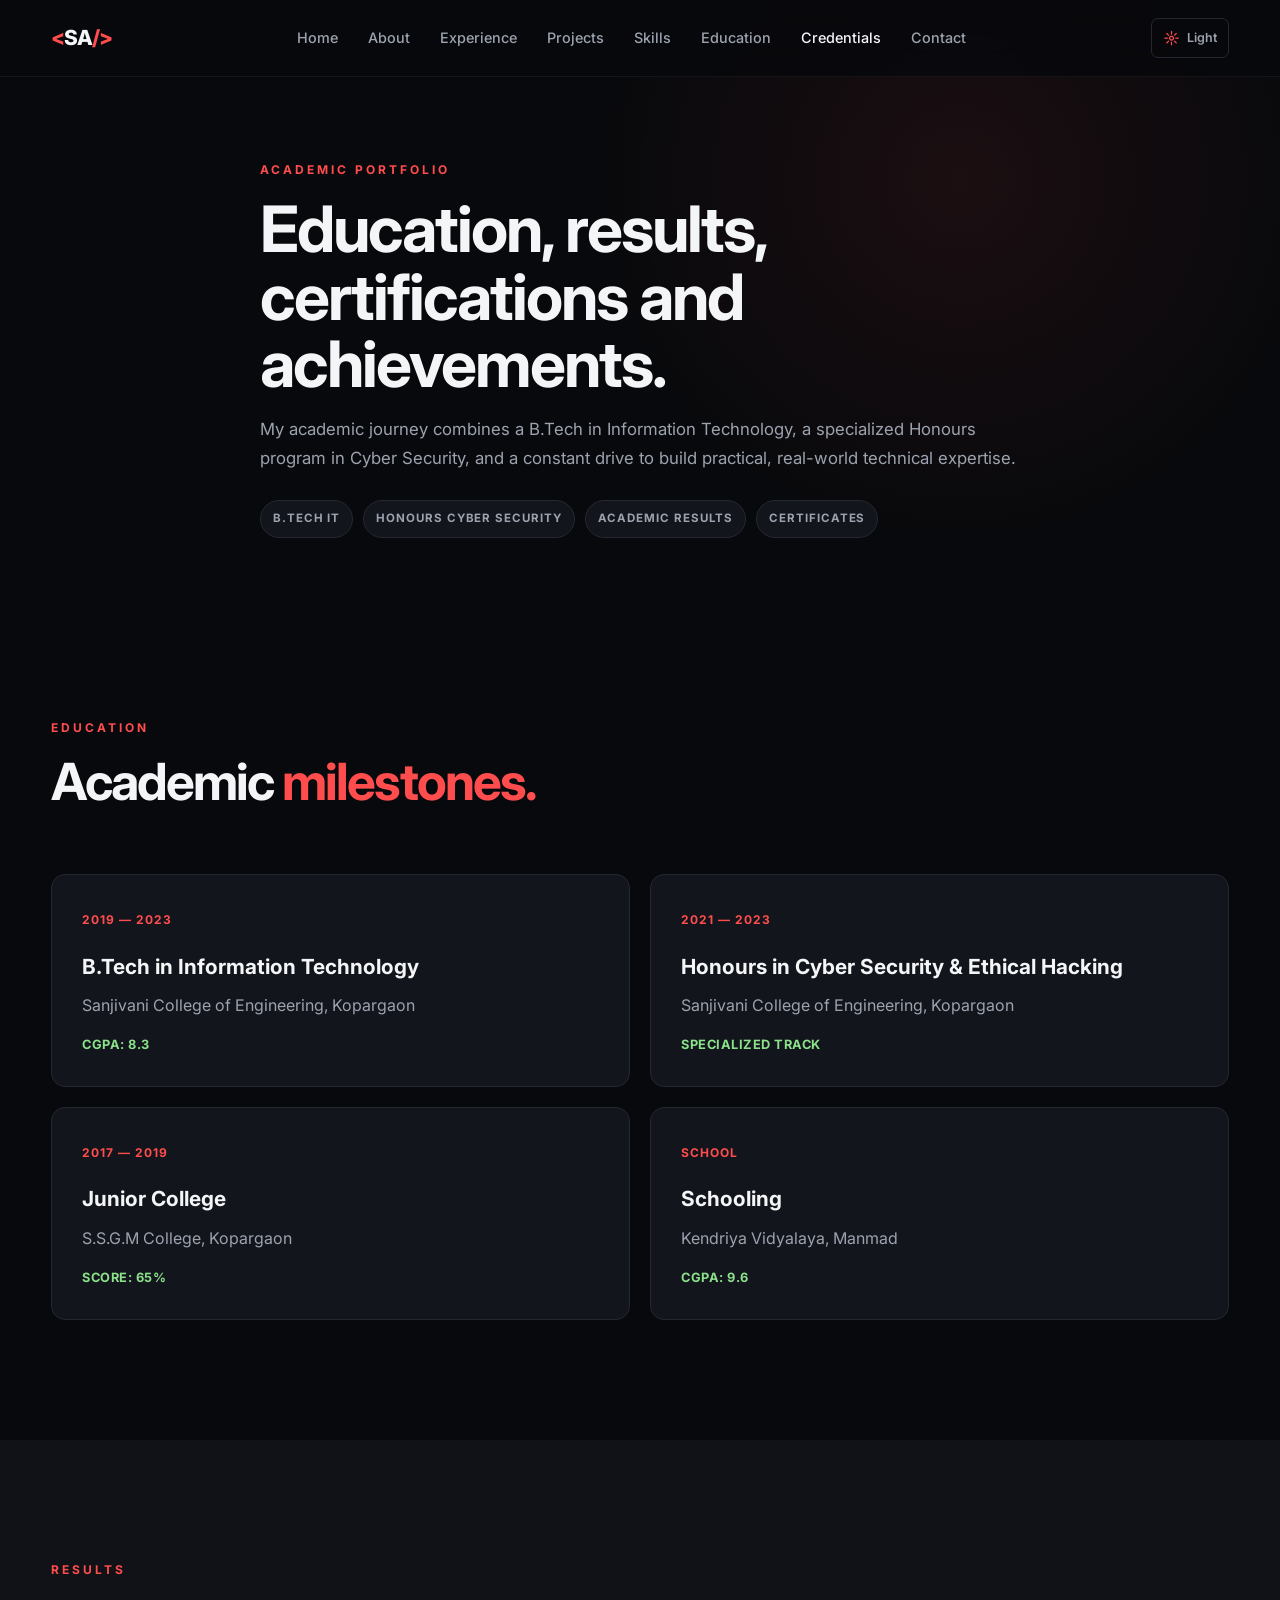
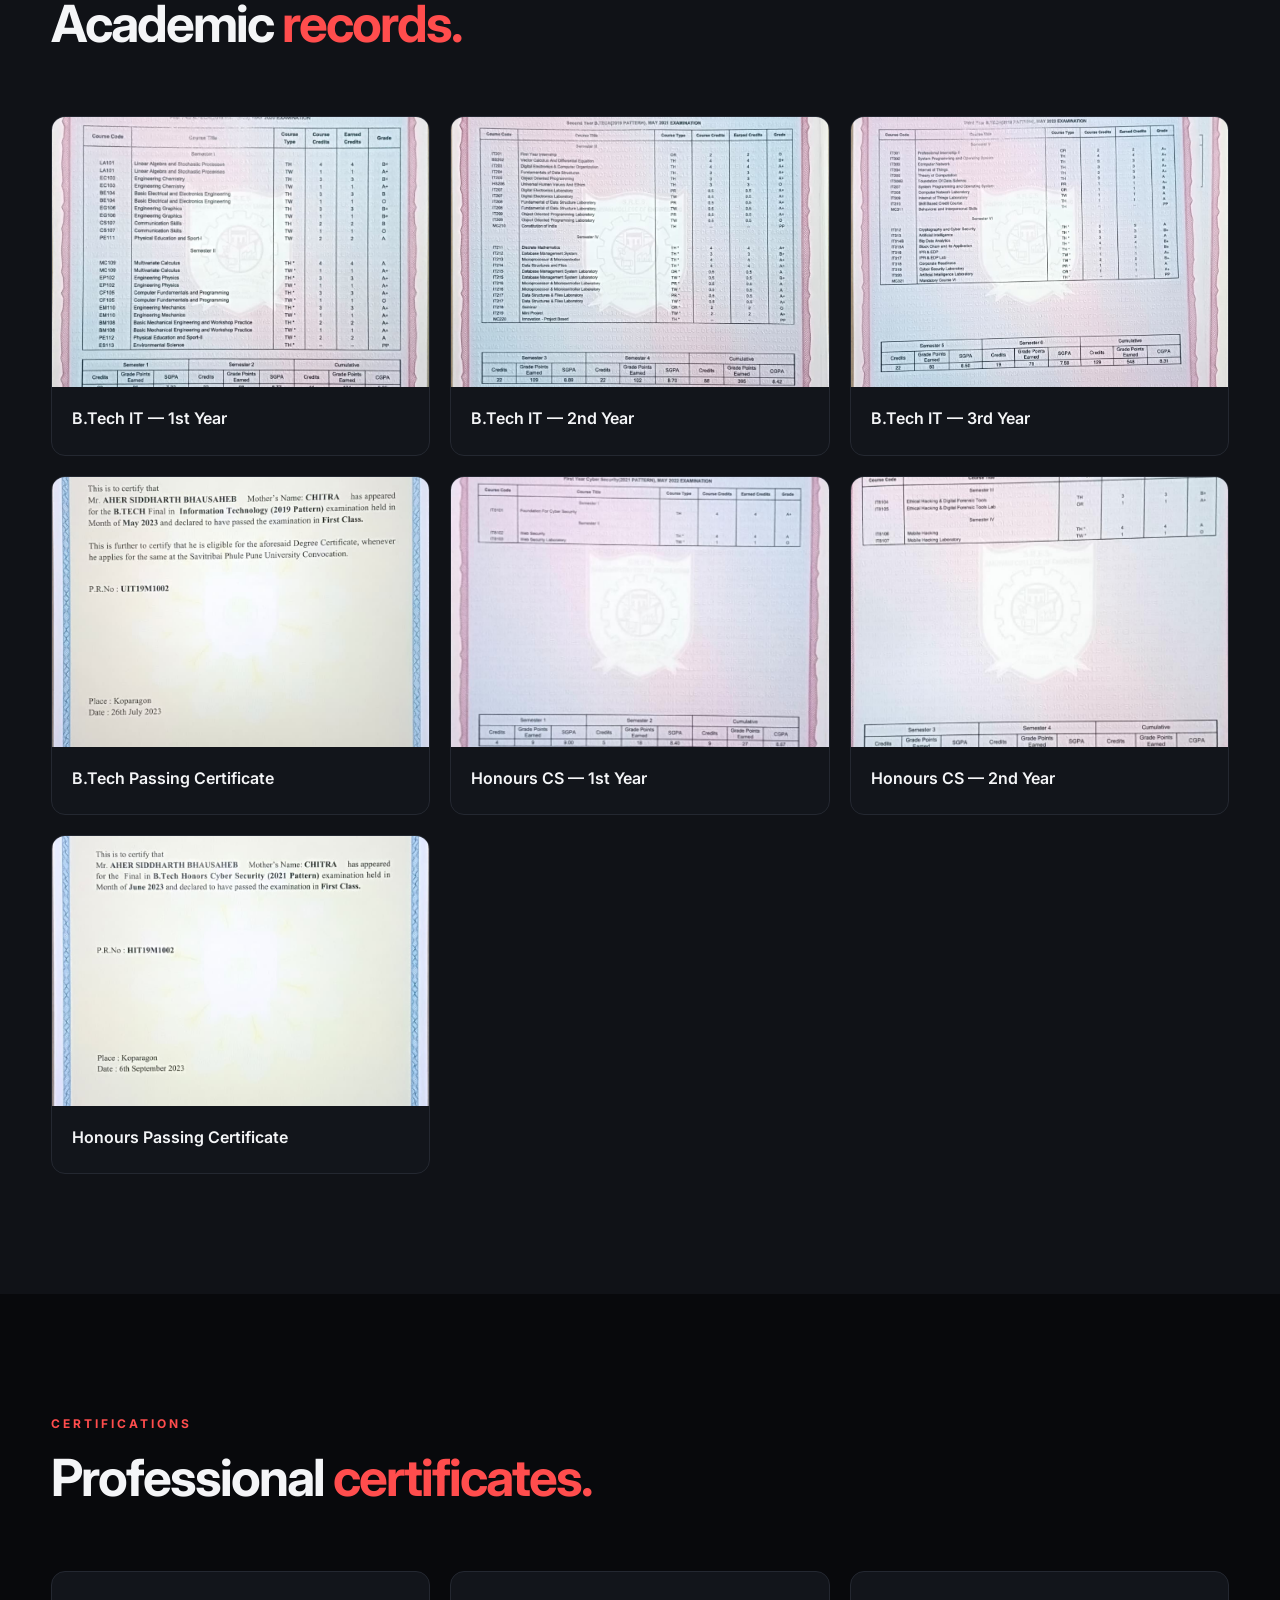
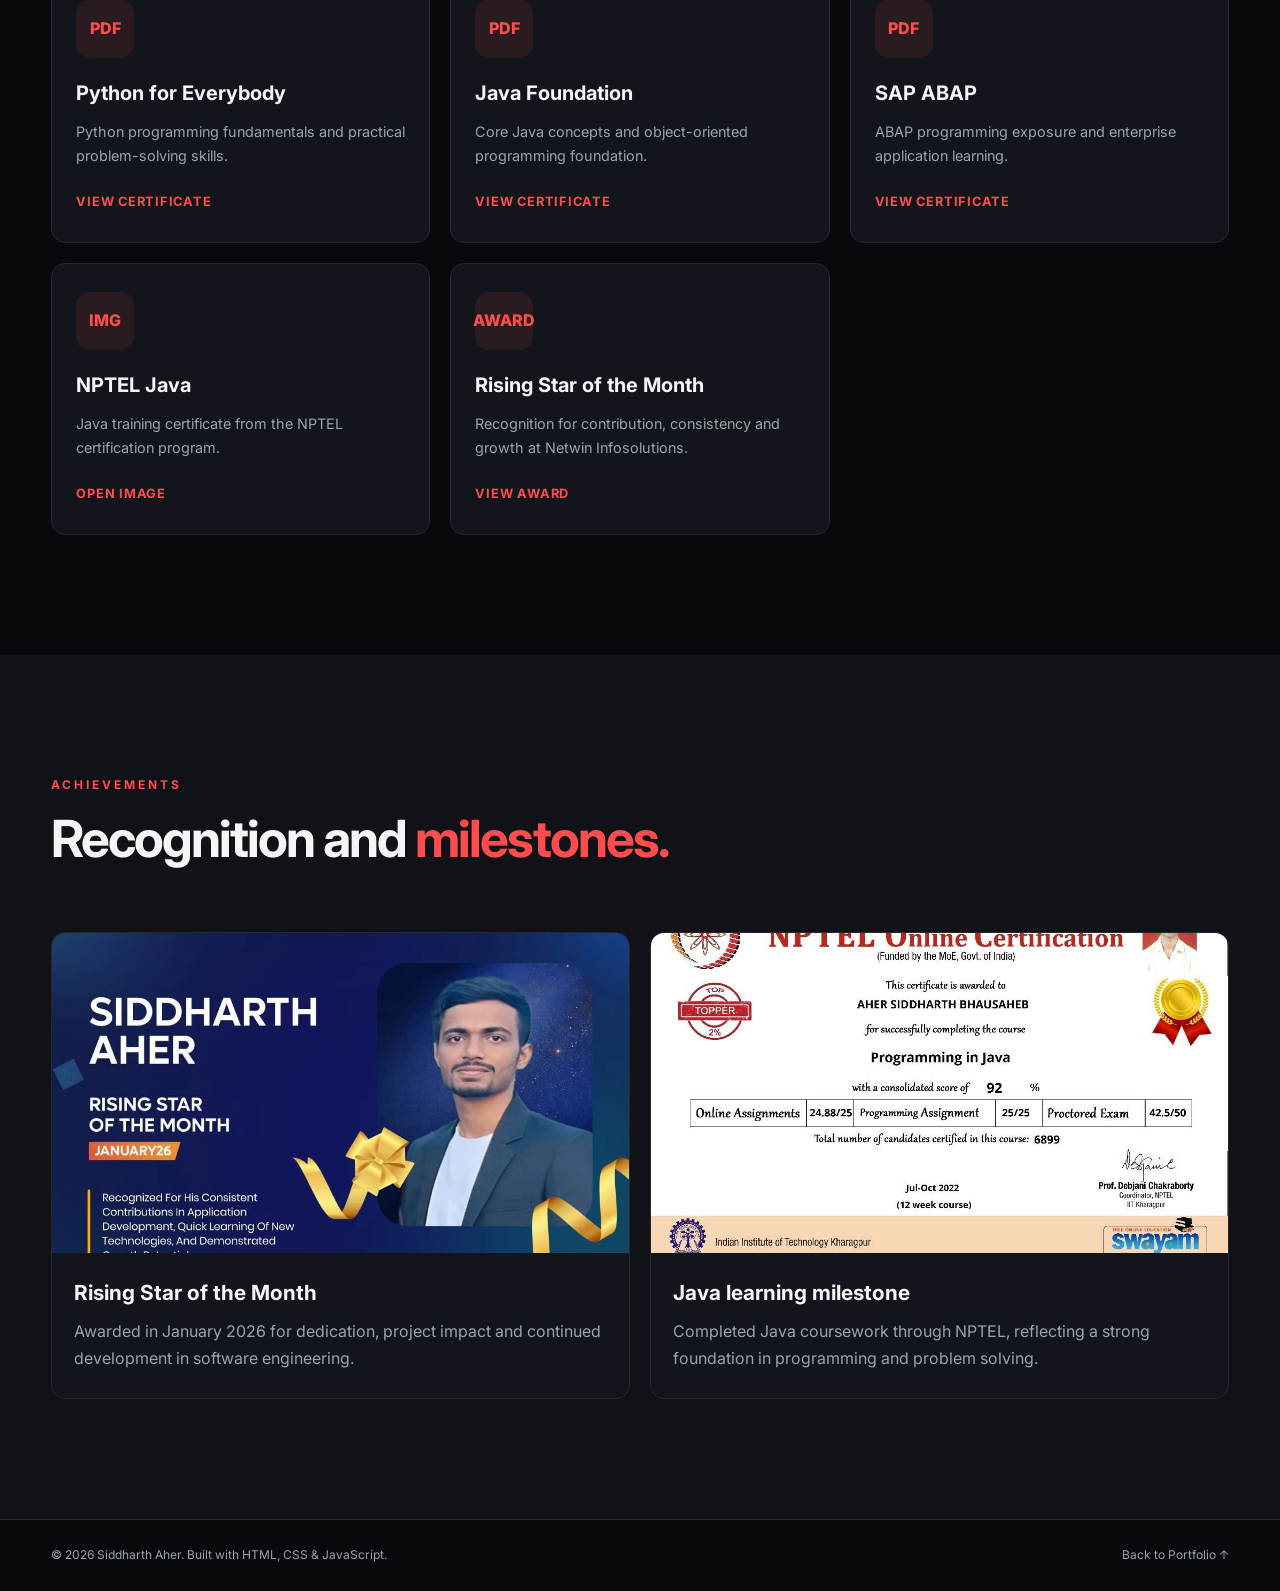
==== credentials.html @ a038bd8c "Added the result and certification page" ====
<!DOCTYPE html>
<html lang="en">
<head>
    <meta charset="UTF-8">
    <meta name="viewport" content="width=device-width, initial-scale=1.0">
    <title>Academic Credentials | Siddharth Aher</title>
    <meta name="description" content="Academic results, certifications, and achievements for Siddharth Aher.">
    <link rel="stylesheet" href="https://cdn.jsdelivr.net/npm/swiper@11/swiper-bundle.min.css"/>
    <link rel="stylesheet" href="css/style.css">
    <link rel="preconnect" href="https://fonts.googleapis.com">
    <link rel="preconnect" href="https://fonts.gstatic.com" crossorigin>
    <link href="https://fonts.googleapis.com/css2?family=Inter:wght@400;500;600;700;800&display=swap" rel="stylesheet">
</head>
<body>
<header class="header">
    <div class="container nav">
        <a href="index.html#home" class="logo"><span>&lt;</span>SA<span>/&gt;</span></a>
        <button class="menu-toggle" id="menuToggle" aria-label="Toggle navigation"><span></span><span></span><span></span></button>
        <nav class="nav-links" id="navLinks">
            <a href="index.html#home">Home</a>
            <a href="index.html#about">About</a>
            <a href="index.html#experience">Experience</a>
            <a href="index.html#projects">Projects</a>
            <a href="index.html#skills">Skills</a>
            <a href="index.html#education">Education</a>
            <a href="#credentials" class="active">Credentials</a>
            <a href="index.html#contact">Contact</a>
        </nav>
        <button class="theme-toggle" id="themeToggle" type="button" aria-label="Switch to light theme" aria-pressed="false">
            <span class="theme-icon" aria-hidden="true">☼</span>
            <span class="theme-label">Light</span>
        </button>
    </div>
</header>

<main>
    <section class="page-hero" id="credentials">
        <div class="container page-hero-inner reveal">
            <p class="eyebrow">ACADEMIC PORTFOLIO</p>
            <h1>Education, results, certifications and achievements.</h1>
            <p>My academic journey combines a B.Tech in Information Technology, a specialized Honours program in Cyber Security, and a constant drive to build practical, real-world technical expertise.</p>
            <div class="stat-badges">
                <span>B.Tech IT</span>
                <span>Honours Cyber Security</span>
                <span>Academic Results</span>
                <span>Certificates</span>
            </div>
        </div>
    </section>

    <section class="section">
        <div class="container">
            <div class="section-heading reveal">
                <p class="eyebrow">EDUCATION</p>
                <h2>Academic <span>milestones.</span></h2>
            </div>

            <div class="edu-grid">
                <article class="edu-card reveal">
                    <span class="edu-meta">2019 — 2023</span>
                    <h3>B.Tech in Information Technology</h3>
                    <p>Sanjivani College of Engineering, Kopargaon</p>
                    <strong>CGPA: 8.3</strong>
                </article>

                <article class="edu-card reveal">
                    <span class="edu-meta">2021 — 2023</span>
                    <h3>Honours in Cyber Security & Ethical Hacking</h3>
                    <p>Sanjivani College of Engineering, Kopargaon</p>
                    <strong>Specialized Track</strong>
                </article>

                <article class="edu-card reveal">
                    <span class="edu-meta">2017 — 2019</span>
                    <h3>Junior College</h3>
                    <p>S.S.G.M College, Kopargaon</p>
                    <strong>Score: 65%</strong>
                </article>

                <article class="edu-card reveal">
                    <span class="edu-meta">School</span>
                    <h3>Schooling</h3>
                    <p>Kendriya Vidyalaya, Manmad</p>
                    <strong>CGPA: 9.6</strong>
                </article>
            </div>
        </div>
    </section>

    <section class="section section-dark">
        <div class="container">
            <div class="section-heading reveal">
                <p class="eyebrow">RESULTS</p>
                <h2>Academic <span>records.</span></h2>
            </div>

            <div class="gallery-grid">
                <figure class="media-card reveal">
                    <img src="assets/results/B.Tech-IT-1st-Year.jpeg" alt="B.Tech 1st Year result" loading="lazy">
                    <figcaption>B.Tech IT — 1st Year</figcaption>
                </figure>

                <figure class="media-card reveal">
                    <img src="assets/results/B.Tech-IT-2nd-Year.jpeg" alt="B.Tech 2nd Year result" loading="lazy">
                    <figcaption>B.Tech IT — 2nd Year</figcaption>
                </figure>

                <figure class="media-card reveal">
                    <img src="assets/results/B.Tech-IT-3rd-Year.jpeg" alt="B.Tech 3rd Year result" loading="lazy">
                    <figcaption>B.Tech IT — 3rd Year</figcaption>
                </figure>

                <figure class="media-card reveal">
                    <img src="assets/results/B.Tech-IT-Passing-Certificate.jpeg" alt="B.Tech passing certificate" loading="lazy">
                    <figcaption>B.Tech Passing Certificate</figcaption>
                </figure>

                <figure class="media-card reveal">
                    <img src="assets/results/Honours-CS-1st-Year.jpeg" alt="Honours 1st Year result" loading="lazy">
                    <figcaption>Honours CS — 1st Year</figcaption>
                </figure>

                <figure class="media-card reveal">
                    <img src="assets/results/Honours-CS-2nd-Year.jpeg" alt="Honours 2nd Year result" loading="lazy">
                    <figcaption>Honours CS — 2nd Year</figcaption>
                </figure>

                <figure class="media-card reveal">
                    <img src="assets/results/Honours-Passing-Certificate.jpeg" alt="Honours passing certificate" loading="lazy">
                    <figcaption>Honours Passing Certificate</figcaption>
                </figure>
            </div>
        </div>
    </section>

    <section class="section">
        <div class="container">
            <div class="section-heading reveal">
                <p class="eyebrow">CERTIFICATIONS</p>
                <h2>Professional <span>certificates.</span></h2>
            </div>

            <div class="document-grid">
                <article class="doc-card reveal">
                    <div class="doc-icon">PDF</div>
                    <h3>Python for Everybody</h3>
                    <p>Python programming fundamentals and practical problem-solving skills.</p>
                    <a href="assets/certificates/Python_For_Everybody.pdf" target="_blank" rel="noopener">View certificate</a>
                </article>

                <article class="doc-card reveal">
                    <div class="doc-icon">PDF</div>
                    <h3>Java Foundation</h3>
                    <p>Core Java concepts and object-oriented programming foundation.</p>
                    <a href="assets/certificates/Java_Foundation_Certificate.pdf" target="_blank" rel="noopener">View certificate</a>
                </article>

                <article class="doc-card reveal">
                    <div class="doc-icon">PDF</div>
                    <h3>SAP ABAP</h3>
                    <p>ABAP programming exposure and enterprise application learning.</p>
                    <a href="assets/certificates/SAP_ABAP_2022.pdf" target="_blank" rel="noopener">View certificate</a>
                </article>

                <article class="doc-card reveal">
                    <div class="doc-icon">IMG</div>
                    <h3>NPTEL Java</h3>
                    <p>Java training certificate from the NPTEL certification program.</p>
                    <a href="assets/certificates/NPTEL_JAVA.jpg" target="_blank" rel="noopener">Open image</a>
                </article>

                <article class="doc-card reveal">
                    <div class="doc-icon">AWARD</div>
                    <h3>Rising Star of the Month</h3>
                    <p>Recognition for contribution, consistency and growth at Netwin Infosolutions.</p>
                    <a href="assets/certificates/Netwin_January_Rising_Star_of_months.jpg" target="_blank" rel="noopener">View award</a>
                </article>
            </div>
        </div>
    </section>

    <section class="section section-dark">
        <div class="container">
            <div class="section-heading reveal">
                <p class="eyebrow">ACHIEVEMENTS</p>
                <h2>Recognition and <span>milestones.</span></h2>
            </div>

            <div class="achievement-grid">
                <article class="achievement-card reveal">
                    <img src="assets/certificates/Netwin_January_Rising_Star_of_months.jpg" alt="Rising Star of the Month award image" loading="lazy">
                    <div class="achievement-card-body">
                        <h3>Rising Star of the Month</h3>
                        <p>Awarded in January 2026 for dedication, project impact and continued development in software engineering.</p>
                    </div>
                </article>

                <article class="achievement-card reveal">
                    <img src="assets/certificates/NPTEL_JAVA.jpg" alt="NPTEL Java certificate" loading="lazy">
                    <div class="achievement-card-body">
                        <h3>Java learning milestone</h3>
                        <p>Completed Java coursework through NPTEL, reflecting a strong foundation in programming and problem solving.</p>
                    </div>
                </article>
            </div>
        </div>
    </section>
</main>

<footer class="footer">
    <div class="container footer-content">
        <p>© <span id="year"></span> Siddharth Aher. Built with HTML, CSS & JavaScript.</p>
        <a href="index.html#home">Back to Portfolio ↑</a>
    </div>
</footer>

<script src="https://cdn.jsdelivr.net/npm/swiper@11/swiper-bundle.min.js"></script>
<script src="js/script.js"></script>
</body>
</html>
---- css/style.css ----
/* =========================================================
   Siddharth Aher Portfolio
   ========================================================= */

:root {
    --bg: #08090c;
    --bg-soft: #101217;
    --bg-card: #12151b;
    --border: #242831;

    --text: #f4f5f7;
    --text-muted: #9ca3af;

    --accent: #ff4d4d;
    --accent-light: #ff7676;

    --green: #8be28b;
    --purple: #c792ea;
    --orange: #ffcb6b;
    --header-bg: rgba(8, 9, 12, 0.85);
    --header-border: rgba(255, 255, 255, 0.05);
    --code-bg: #0d0f14;
    --code-muted: #6b7280;
    --code-dot: #383c44;
    --shadow: rgba(0, 0, 0, 0.18);

    --max-width: 1180px;
    --radius: 14px;

    --transition: 0.3s ease;
}

body.light-theme {
    --bg: #f7f4ef;
    --bg-soft: #ece8e1;
    --bg-card: #fffdf9;
    --border: #d8d2c8;
    --text: #1d2025;
    --text-muted: #5f6670;
    --accent: #c93636;
    --accent-light: #a92b2b;
    --green: #24734b;
    --purple: #7545a4;
    --orange: #a66500;
    --header-bg: rgba(247, 244, 239, 0.88);
    --header-border: rgba(29, 32, 37, 0.1);
    --code-bg: #20242b;
    --code-muted: #b8bec8;
    --code-dot: #747c87;
    --shadow: rgba(47, 38, 26, 0.14);
}

* {
    margin: 0;
    padding: 0;
    box-sizing: border-box;
}

html {
    scroll-behavior: smooth;
    scroll-padding-top: 80px;
}

body {
    font-family: "Inter", sans-serif;
    background: var(--bg);
    color: var(--text);
    line-height: 1.7;
    overflow-x: hidden;
}

a {
    color: inherit;
    text-decoration: none;
}

.container {
    width: min(92%, var(--max-width));
    margin: 0 auto;
}


/* =========================================================
   Navigation
   ========================================================= */

.header {
    position: fixed;
    top: 0;
    left: 0;
    width: 100%;
    z-index: 1000;

    background: var(--header-bg);
    backdrop-filter: blur(15px);

    border-bottom: 1px solid var(--header-border);
}

.nav {
    height: 76px;

    display: flex;
    align-items: center;
    justify-content: space-between;
}

.logo {
    font-size: 1.3rem;
    font-weight: 800;
    letter-spacing: -1px;
}

.logo span {
    color: var(--accent);
}

.nav-links {
    display: flex;
    gap: 30px;
}

.nav-links a {
    color: var(--text-muted);
    font-size: 0.9rem;
    font-weight: 500;

    transition: var(--transition);
}

.nav-links a:hover,
.nav-links a.active {
    color: var(--text);
}

.theme-toggle {
    display: inline-flex;
    align-items: center;
    gap: 7px;

    padding: 8px 11px;

    border: 1px solid var(--border);
    border-radius: 7px;

    background: transparent;
    color: var(--text-muted);
    cursor: pointer;
    font: inherit;
    font-size: 0.78rem;
    font-weight: 600;

    transition: var(--transition);
}

.theme-toggle:hover {
    border-color: var(--accent);
    color: var(--text);
}

.theme-icon {
    color: var(--accent);
    font-size: 1rem;
    line-height: 1;
}

.menu-toggle {
    display: none;

    border: 0;
    background: transparent;

    cursor: pointer;
}

.menu-toggle span {
    display: block;
    width: 25px;
    height: 2px;

    margin: 5px;

    background: var(--text);
}


/* =========================================================
   Hero
   ========================================================= */

.hero {
    min-height: 100vh;

    display: flex;
    align-items: center;

    padding-top: 100px;

    background:
        radial-gradient(
            circle at 75% 35%,
            rgba(255, 77, 77, 0.08),
            transparent 35%
        );
}

.hero-content {
    display: grid;
    grid-template-columns: 1.1fr 0.9fr;

    gap: 80px;
    align-items: center;
}

.eyebrow {
    margin-bottom: 15px;

    color: var(--accent);

    font-size: 0.75rem;
    font-weight: 700;

    letter-spacing: 3px;
}

.hero h1 {
    max-width: 750px;

    font-size: clamp(3rem, 6vw, 5.4rem);
    line-height: 1.02;
    letter-spacing: -4px;
}

.hero h1 span,
.section-heading h2 span,
.contact-content h2 span,
.ai-section h2 span {
    color: var(--accent);
}

.hero-description {
    max-width: 650px;

    margin-top: 30px;

    color: var(--text-muted);

    font-size: 1.05rem;
}

.hero-buttons {
    display: flex;
    gap: 15px;

    margin-top: 35px;
}

.btn {
    display: inline-flex;

    padding: 13px 24px;

    border-radius: 7px;

    font-size: 0.9rem;
    font-weight: 600;

    transition: var(--transition);
}

.btn-primary {
    background: var(--accent);
    color: white;
}

.btn-primary:hover {
    background: var(--accent-light);
    transform: translateY(-2px);
}

.btn-secondary {
    border: 1px solid var(--border);
    color: var(--text);
}

.btn-secondary:hover {
    border-color: var(--accent);
}

.hero-socials {
    display: flex;
    gap: 25px;

    margin-top: 35px;

    color: var(--text-muted);
    font-size: 0.85rem;
}

.hero-socials a:hover {
    color: var(--accent);
}


/* Code window */

.code-window {
    background: var(--code-bg);

    border: 1px solid var(--border);

    border-radius: var(--radius);

    box-shadow:
        0 30px 80px var(--shadow);

    overflow: hidden;

    transform: rotate(1deg);

    transition: var(--transition);
}

.code-window:hover {
    transform: rotate(0deg) translateY(-5px);
}

.window-header {
    display: flex;
    align-items: center;
    gap: 15px;

    padding: 13px 16px;

    border-bottom: 1px solid var(--border);

    color: var(--code-muted);

    font-size: 0.75rem;
}

.window-dots {
    display: flex;
    gap: 6px;
}

.window-dots span {
    width: 9px;
    height: 9px;

    border-radius: 50%;

    background: var(--code-dot);
}

.code-content {
    padding: 25px;

    overflow-x: auto;
}

.code-content pre {
    font-family: "Courier New", monospace;

    font-size: 0.83rem;

    line-height: 1.9;
}

.purple {
    color: var(--purple);
}

.green {
    color: var(--green);
}

.orange {
    color: var(--orange);
}


/* =========================================================
   Sections
   ========================================================= */

.section {
    padding: 120px 0;
}

.section-dark {
    background: var(--bg-soft);
}

.section-heading {
    max-width: 700px;

    margin-bottom: 65px;
}

.section-heading h2 {
    font-size: clamp(2.3rem, 4vw, 4rem);
    line-height: 1.1;
    letter-spacing: -2px;
}


/* =========================================================
   About
   ========================================================= */

.about-grid {
    display: grid;
    grid-template-columns: 1.2fr 0.8fr;

    gap: 100px;
}

.about-text p {
    margin-bottom: 20px;

    color: var(--text-muted);
}

.about-stats {
    display: grid;
    grid-template-columns: 1fr 1fr;

    gap: 15px;
}

.stat {
    padding: 30px 20px;

    background: var(--bg-card);

    border: 1px solid var(--border);
    border-radius: var(--radius);
}

.stat strong {
    display: block;

    color: var(--accent);

    font-size: 2rem;
}

.stat span {
    color: var(--text-muted);

    font-size: 0.8rem;
}


/* =========================================================
   Experience
   ========================================================= */

.timeline {
    position: relative;

    max-width: 900px;

    margin-left: 10px;
}

.timeline::before {
    content: "";

    position: absolute;

    top: 5px;
    bottom: 0;
    left: 5px;

    width: 1px;

    background: var(--border);
}

.timeline-item {
    position: relative;

    padding-left: 50px;
}

.timeline-dot {
    position: absolute;

    top: 6px;
    left: 0;

    width: 11px;
    height: 11px;

    border-radius: 50%;

    background: var(--accent);

    box-shadow: 0 0 0 6px rgba(255, 77, 77, 0.1);
}

.timeline-date {
    margin-bottom: 8px;

    color: var(--accent);

    font-size: 0.8rem;
    font-weight: 600;
}

.timeline-content h3 {
    font-size: 1.7rem;
}

.timeline-content h4 {
    margin-bottom: 25px;

    color: var(--text-muted);

    font-weight: 500;
}

.timeline-content ul {
    padding-left: 20px;

    color: var(--text-muted);
}

.timeline-content li {
    margin-bottom: 10px;
}

.achievement {
    display: inline-block;

    margin-top: 25px;
    padding: 9px 14px;

    border: 1px solid rgba(255, 77, 77, 0.25);
    border-radius: 6px;

    color: var(--accent);

    font-size: 0.8rem;
}


/* =========================================================
   Projects
   ========================================================= */

.projects-grid {
    display: grid;
    grid-template-columns: repeat(2, 1fr);

    gap: 20px;
}

.project-card {
    position: relative;

    padding: 35px;

    min-height: 390px;

    background: var(--bg-card);

    border: 1px solid var(--border);
    border-radius: var(--radius);

    overflow: hidden;

    transition: var(--transition);
}

.project-card:hover {
    transform: translateY(-6px);

    border-color: rgba(255, 77, 77, 0.4);
}

.project-number {
    position: absolute;

    top: 25px;
    right: 30px;

    color: #282c34;

    font-size: 3rem;
    font-weight: 800;
}

.project-icon {
    display: flex;
    align-items: center;
    justify-content: center;

    width: 50px;
    height: 50px;

    margin-bottom: 30px;

    border-radius: 10px;

    background: rgba(255, 77, 77, 0.1);

    color: var(--accent);

    font-weight: 800;
}

.project-type {
    margin-bottom: 8px;

    color: var(--accent);

    font-size: 0.7rem;
    font-weight: 700;

    letter-spacing: 1.5px;
}

.project-card h3 {
    margin-bottom: 15px;

    font-size: 1.35rem;
}

.project-card p:not(.project-type) {
    margin-bottom: 12px;

    color: var(--text-muted);

    font-size: 0.9rem;
}

.tags {
    display: flex;
    flex-wrap: wrap;

    gap: 7px;

    margin-top: 25px;
}

.tags span {
    padding: 5px 9px;

    border: 1px solid var(--border);
    border-radius: 5px;

    color: var(--text-muted);

    font-size: 0.7rem;
}


/* =========================================================
   Skills
   ========================================================= */

.skills-grid {
    display: grid;
    grid-template-columns: repeat(2, 1fr);

    gap: 20px;
}

.skill-group {
    padding: 30px;

    border: 1px solid var(--border);
    border-radius: var(--radius);
}

.skill-group-wide {
    grid-column: 1 / -1;
}

.skill-group h3 {
    margin-bottom: 20px;

    font-size: 1rem;
}

.skill-list {
    display: flex;
    flex-wrap: wrap;

    gap: 9px;
}

.skill-list span {
    padding: 7px 12px;

    background: var(--bg-card);

    border: 1px solid var(--border);
    border-radius: 6px;

    color: var(--text-muted);

    font-size: 0.78rem;

    transition: var(--transition);
}

.skill-list span:hover {
    border-color: var(--accent);
    color: var(--text);
}


/* =========================================================
   AI
   ========================================================= */

.ai-section {
    display: grid;
    grid-template-columns: 1fr 1fr;

    gap: 80px;
    align-items: center;

    padding: 60px;

    background:
        linear-gradient(
            135deg,
            rgba(255, 77, 77, 0.08),
            transparent
        );

    border: 1px solid var(--border);
    border-radius: var(--radius);
}

.ai-section h2 {
    margin-bottom: 20px;

    font-size: clamp(2rem, 4vw, 3.5rem);
    line-height: 1.1;
}

.ai-section p {
    color: var(--text-muted);
}

.ai-tools {
    display: grid;
    grid-template-columns: 1fr 1fr;

    gap: 12px;
}

.ai-tools div {
    padding: 25px;

    background: var(--bg-card);

    border: 1px solid var(--border);
    border-radius: 8px;

    font-weight: 600;

    transition: var(--transition);
}

.ai-tools div:hover {
    border-color: var(--accent);
    transform: translateY(-3px);
}


/* =========================================================
   Education
   ========================================================= */

.education-list {
    display: flex;
    flex-direction: column;

    gap: 15px;
}

.education-card {
    display: grid;
    grid-template-columns: 150px 1fr;

    gap: 30px;

    padding: 30px;

    border: 1px solid var(--border);
    border-radius: var(--radius);

    background: var(--bg-card);
}

.education-year {
    color: var(--accent);

    font-size: 0.8rem;
    font-weight: 600;
}

.education-card h3 {
    margin-bottom: 5px;
}

.education-card p {
    color: var(--text-muted);
}

.education-card strong {
    display: inline-block;

    margin-top: 8px;

    color: var(--green);

    font-size: 0.8rem;
}


/* =========================================================
   Contact
   ========================================================= */

.contact-section {
    padding: 150px 0;
}

.contact-content {
    max-width: 850px;
}

.contact-content h2 {
    margin-bottom: 25px;

    font-size: clamp(2.5rem, 6vw, 5rem);
    line-height: 1;
    letter-spacing: -3px;
}

.contact-content > p:not(.eyebrow) {
    max-width: 600px;

    margin-bottom: 35px;

    color: var(--text-muted);
}

.email-link {
    display: inline-block;

    margin-bottom: 30px;

    font-size: clamp(1.3rem, 3vw, 2rem);
    font-weight: 600;

    border-bottom: 1px solid var(--accent);

    transition: var(--transition);
}

.email-link:hover {
    color: var(--accent);
}

.contact-links {
    display: flex;
    gap: 25px;

    color: var(--text-muted);
}

.contact-links a:hover {
    color: var(--accent);
}


/* =========================================================
   Credentials preview slider
   ========================================================= */

.credentials-preview {
    background:
        linear-gradient(
            180deg,
            rgba(255, 77, 77, 0.04),
            transparent 55%
        );
}

.slider-header {
    display: flex;
    align-items: center;
    justify-content: space-between;
    gap: 20px;
    margin-bottom: 30px;
}

.slider-header p {
    color: var(--text-muted);
    max-width: 700px;
}

.academic-swiper {
    overflow: hidden;
    padding-bottom: 30px;
}

.result-card {
    display: flex;
    flex-direction: column;
    gap: 0;
    height: auto;
    min-height: 430px;
    background: var(--bg-card);
    border: 1px solid var(--border);
    border-radius: var(--radius);
    overflow: hidden;
    transition: var(--transition);
}

.result-card:hover {
    transform: translateY(-6px);
    border-color: rgba(255, 77, 77, 0.4);
}

.result-card img {
    width: 100%;
    height: 220px;
    object-fit: cover;
    display: block;
    background: #1a1d24;
}

.result-card-body {
    display: flex;
    flex: 1;
    flex-direction: column;
    gap: 12px;
    padding: 24px 22px 20px;
}

.card-tag {
    display: inline-flex;
    width: fit-content;
    padding: 6px 10px;
    border-radius: 999px;
    background: rgba(255, 77, 77, 0.08);
    color: var(--accent);
    font-size: 0.7rem;
    font-weight: 700;
    letter-spacing: 1px;
    text-transform: uppercase;
}

.result-card-body h3 {
    font-size: 1.35rem;
}

.result-card-body p {
    color: var(--text-muted);
    font-size: 0.9rem;
    line-height: 1.7;
}

.result-card-body a {
    margin-top: auto;
    color: var(--accent);
    font-size: 0.8rem;
    font-weight: 700;
    letter-spacing: 0.06em;
    text-transform: uppercase;
}

.slider-actions {
    display: flex;
    align-items: center;
    justify-content: space-between;
    gap: 20px;
    margin-top: 8px;
}

.academic-pagination {
    display: flex;
    align-items: center;
    gap: 8px;
}

.academic-pagination .swiper-pagination-bullet {
    width: 9px;
    height: 9px;
    background: rgba(255, 255, 255, 0.25);
    opacity: 1;
}

.academic-pagination .swiper-pagination-bullet-active {
    background: var(--accent);
}

.slider-nav {
    display: flex;
    gap: 10px;
}

.slider-nav button {
    width: 42px;
    height: 42px;
    border: 1px solid var(--border);
    border-radius: 50%;
    background: var(--bg-card);
    color: var(--text);
    font-size: 1.1rem;
    cursor: pointer;
    transition: var(--transition);
}

.slider-nav button:hover {
    border-color: var(--accent);
    color: var(--accent);
}

.swiper-fallback .swiper-wrapper {
    display: grid;
    grid-template-columns: repeat(4, minmax(0, 1fr));
    gap: 20px;
}

.swiper-fallback .swiper-slide {
    width: auto !important;
}


/* =========================================================
   Credentials page
   ========================================================= */

.page-hero {
    padding-top: 160px;
    padding-bottom: 60px;
    background:
        radial-gradient(
            circle at 75% 30%,
            rgba(255, 77, 77, 0.08),
            transparent 35%
        );
}

.page-hero-inner {
    max-width: 760px;
}

.page-hero h1 {
    font-size: clamp(2.5rem, 5vw, 4.6rem);
    line-height: 1.05;
    letter-spacing: -2px;
}

.page-hero p:not(.eyebrow) {
    margin-top: 18px;
    color: var(--text-muted);
    font-size: 1.05rem;
}

.stat-badges {
    display: flex;
    flex-wrap: wrap;
    gap: 10px;
    margin-top: 28px;
}

.stat-badges span {
    padding: 8px 12px;
    border: 1px solid var(--border);
    border-radius: 999px;
    background: var(--bg-card);
    color: var(--text-muted);
    font-size: 0.72rem;
    font-weight: 700;
    letter-spacing: 0.08em;
    text-transform: uppercase;
}

.edu-grid,
.gallery-grid,
.document-grid,
.achievement-grid {
    display: grid;
    gap: 20px;
}

.edu-grid {
    grid-template-columns: repeat(2, minmax(0, 1fr));
}

.edu-card,
.media-card,
.doc-card,
.achievement-card {
    background: var(--bg-card);
    border: 1px solid var(--border);
    border-radius: var(--radius);
    overflow: hidden;
}

.edu-card {
    padding: 30px;
}

.edu-card h3 {
    margin-bottom: 8px;
    font-size: 1.3rem;
}

.edu-card p {
    color: var(--text-muted);
}

.edu-meta {
    display: inline-block;
    margin-bottom: 18px;
    color: var(--accent);
    font-size: 0.75rem;
    font-weight: 700;
    letter-spacing: 0.08em;
    text-transform: uppercase;
}

.edu-card strong {
    display: block;
    margin-top: 15px;
    color: var(--green);
    font-size: 0.8rem;
    letter-spacing: 0.04em;
    text-transform: uppercase;
}

.gallery-grid {
    grid-template-columns: repeat(3, minmax(0, 1fr));
}

.media-card {
    transition: var(--transition);
}

.media-card:hover,
.doc-card:hover,
.achievement-card:hover {
    transform: translateY(-6px);
    border-color: rgba(255, 77, 77, 0.4);
}

.media-card img {
    display: block;
    width: 100%;
    height: 270px;
    object-fit: cover;
    background: #1a1d24;
}

.media-card figcaption {
    padding: 18px 20px 22px;
    color: var(--text);
    font-weight: 600;
}

.document-grid {
    grid-template-columns: repeat(3, minmax(0, 1fr));
}

.doc-card {
    padding: 28px 24px;
    transition: var(--transition);
}

.doc-icon {
    display: inline-flex;
    align-items: center;
    justify-content: center;
    width: 58px;
    height: 58px;
    border-radius: 14px;
    background: rgba(255, 77, 77, 0.1);
    color: var(--accent);
    font-weight: 800;
    margin-bottom: 18px;
}

.doc-card h3 {
    margin-bottom: 10px;
    font-size: 1.25rem;
}

.doc-card p {
    color: var(--text-muted);
    font-size: 0.9rem;
    margin-bottom: 18px;
}

.doc-card a {
    color: var(--accent);
    font-size: 0.8rem;
    font-weight: 700;
    letter-spacing: 0.06em;
    text-transform: uppercase;
}

.achievement-grid {
    grid-template-columns: repeat(2, minmax(0, 1fr));
}

.achievement-card img {
    display: block;
    width: 100%;
    height: 320px;
    object-fit: cover;
}

.achievement-card-body {
    padding: 22px 22px 26px;
}

.achievement-card-body h3 {
    margin-bottom: 8px;
    font-size: 1.3rem;
}

.achievement-card-body p {
    color: var(--text-muted);
}


/* =========================================================
   Footer
   ========================================================= */

.footer {
    border-top: 1px solid var(--border);

    padding: 25px 0;

    color: var(--text-muted);

    font-size: 0.75rem;
}

.footer-content {
    display: flex;
    align-items: center;
    justify-content: space-between;
}

.footer a:hover {
    color: var(--accent);
}


/* =========================================================
   Animations
   ========================================================= */

.reveal {
    opacity: 0;

    transform: translateY(25px);

    transition:
        opacity 0.7s ease,
        transform 0.7s ease;
}

.reveal.visible {
    opacity: 1;
    transform: translateY(0);
}


/* =========================================================
   Responsive
   ========================================================= */

@media (max-width: 900px) {

    .hero-content,
    .about-grid,
    .ai-section {
        grid-template-columns: 1fr;

        gap: 50px;
    }

    .hero {
        padding-top: 130px;
        padding-bottom: 80px;
    }

    .hero h1 {
        letter-spacing: -2px;
    }

    .projects-grid {
        grid-template-columns: 1fr;
    }

    .skills-grid {
        grid-template-columns: 1fr;
    }

    .skill-group-wide {
        grid-column: auto;
    }

    .ai-section {
        padding: 40px 30px;
    }
}


@media (max-width: 700px) {

    .theme-toggle {
        position: absolute;
        top: 19px;
        right: 62px;
    }

    .nav-links {
        position: absolute;

        top: 76px;
        left: 0;

        width: 100%;

        display: none;
        flex-direction: column;

        padding: 25px;

        background: var(--bg);

        border-bottom: 1px solid var(--border);
    }

    .nav-links.active {
        display: flex;
    }

    .menu-toggle {
        display: block;
    }

    .hero h1 {
        font-size: 3rem;
    }

    .hero-buttons {
        flex-direction: column;
        align-items: flex-start;
    }

    .code-content {
        padding: 15px;
    }

    .code-content pre {
        font-size: 0.7rem;
    }

    .section {
        padding: 85px 0;
    }

    .about-stats {
        grid-template-columns: 1fr 1fr;
    }

    .education-card {
        grid-template-columns: 1fr;
        gap: 10px;
    }

    .footer-content {
        flex-direction: column;
        gap: 10px;
        text-align: center;
    }

    .contact-content h2 {
        letter-spacing: -2px;
    }
}


@media (max-width: 450px) {

    .about-stats {
        grid-template-columns: 1fr;
    }

    .ai-tools {
        grid-template-columns: 1fr;
    }

    .project-card {
        padding: 25px;
    }
}
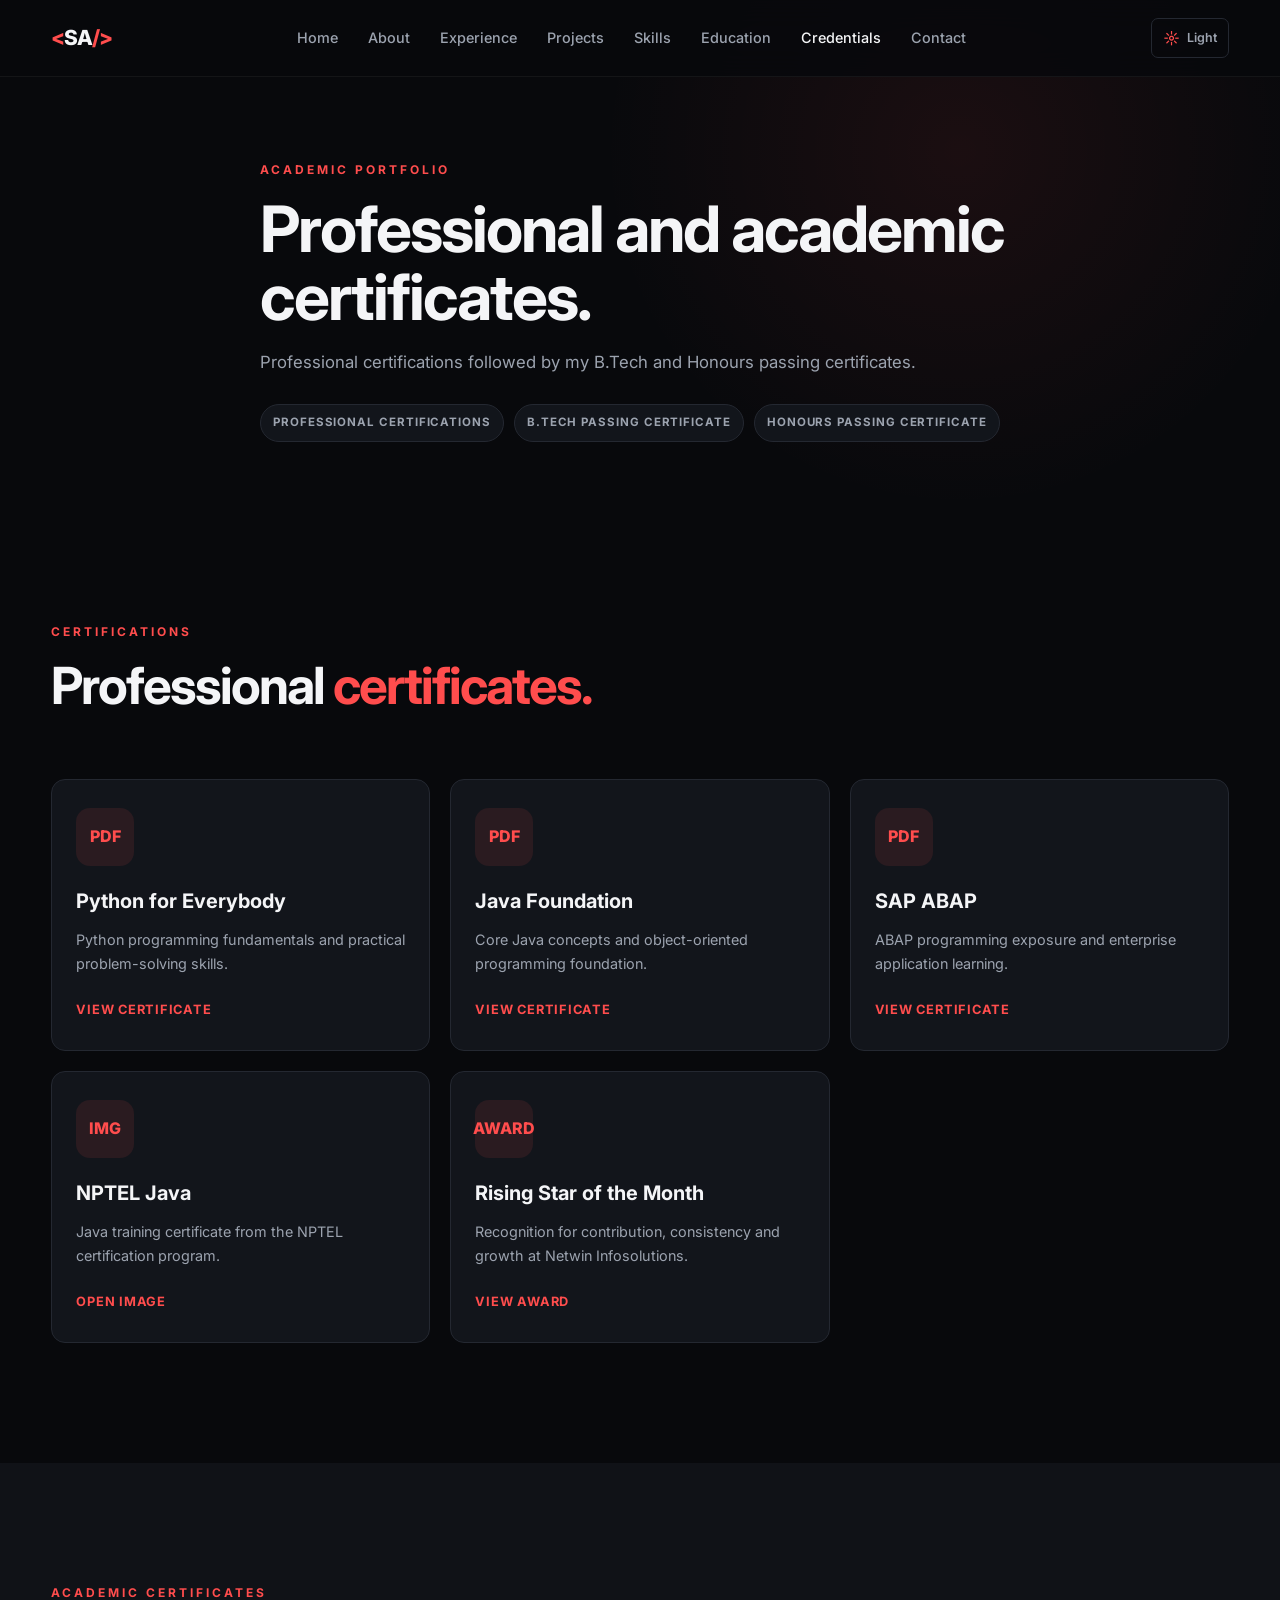
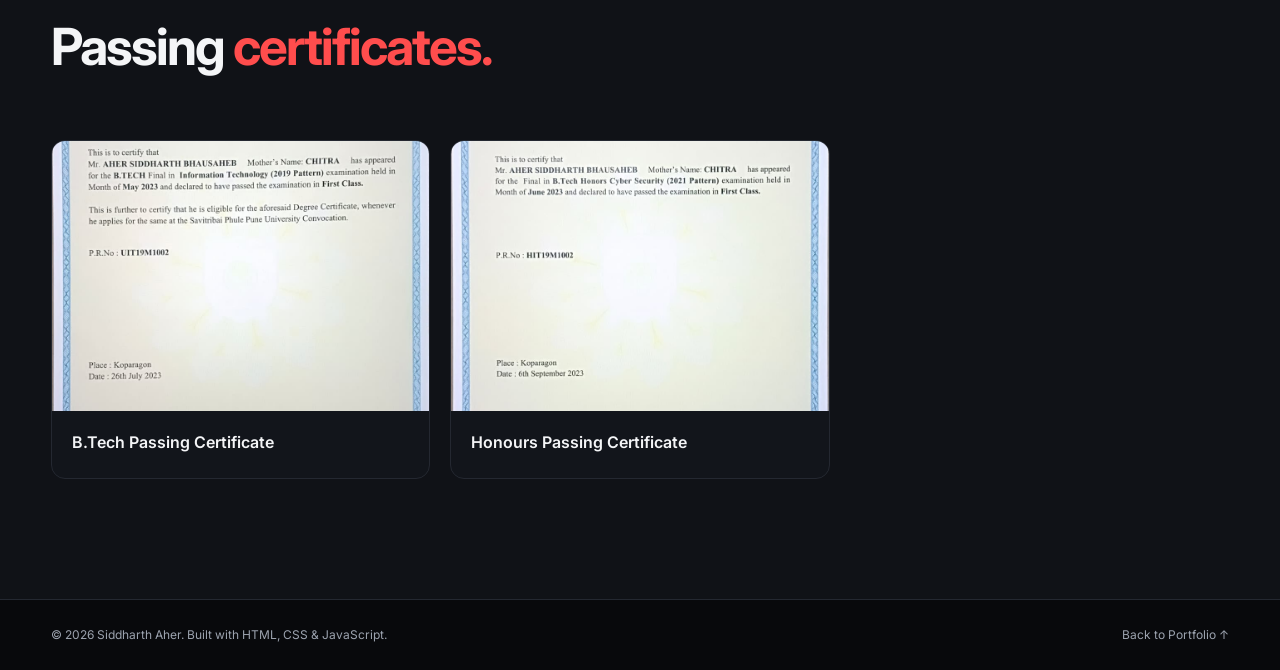
==== commit 0d481ec8: "Updated credentails page" ====
--- a/credentials.html
+++ b/credentials.html
@@ -3,8 +3,8 @@
 <head>
     <meta charset="UTF-8">
     <meta name="viewport" content="width=device-width, initial-scale=1.0">
-    <title>Academic Credentials | Siddharth Aher</title>
-    <meta name="description" content="Academic results, certifications, and achievements for Siddharth Aher.">
+    <title>Credentials | Siddharth Aher</title>
+    <meta name="description" content="Professional certifications and B.Tech and Honours passing certificates for Siddharth Aher.">
     <link rel="stylesheet" href="https://cdn.jsdelivr.net/npm/swiper@11/swiper-bundle.min.css"/>
     <link rel="stylesheet" href="css/style.css">
     <link rel="preconnect" href="https://fonts.googleapis.com">
@@ -37,98 +37,12 @@
     <section class="page-hero" id="credentials">
         <div class="container page-hero-inner reveal">
             <p class="eyebrow">ACADEMIC PORTFOLIO</p>
-            <h1>Education, results, certifications and achievements.</h1>
-            <p>My academic journey combines a B.Tech in Information Technology, a specialized Honours program in Cyber Security, and a constant drive to build practical, real-world technical expertise.</p>
+            <h1>Professional and academic certificates.</h1>
+            <p>Professional certifications followed by my B.Tech and Honours passing certificates.</p>
             <div class="stat-badges">
-                <span>B.Tech IT</span>
-                <span>Honours Cyber Security</span>
-                <span>Academic Results</span>
-                <span>Certificates</span>
-            </div>
-        </div>
-    </section>
-
-    <section class="section">
-        <div class="container">
-            <div class="section-heading reveal">
-                <p class="eyebrow">EDUCATION</p>
-                <h2>Academic <span>milestones.</span></h2>
-            </div>
-
-            <div class="edu-grid">
-                <article class="edu-card reveal">
-                    <span class="edu-meta">2019 — 2023</span>
-                    <h3>B.Tech in Information Technology</h3>
-                    <p>Sanjivani College of Engineering, Kopargaon</p>
-                    <strong>CGPA: 8.3</strong>
-                </article>
-
-                <article class="edu-card reveal">
-                    <span class="edu-meta">2021 — 2023</span>
-                    <h3>Honours in Cyber Security & Ethical Hacking</h3>
-                    <p>Sanjivani College of Engineering, Kopargaon</p>
-                    <strong>Specialized Track</strong>
-                </article>
-
-                <article class="edu-card reveal">
-                    <span class="edu-meta">2017 — 2019</span>
-                    <h3>Junior College</h3>
-                    <p>S.S.G.M College, Kopargaon</p>
-                    <strong>Score: 65%</strong>
-                </article>
-
-                <article class="edu-card reveal">
-                    <span class="edu-meta">School</span>
-                    <h3>Schooling</h3>
-                    <p>Kendriya Vidyalaya, Manmad</p>
-                    <strong>CGPA: 9.6</strong>
-                </article>
-            </div>
-        </div>
-    </section>
-
-    <section class="section section-dark">
-        <div class="container">
-            <div class="section-heading reveal">
-                <p class="eyebrow">RESULTS</p>
-                <h2>Academic <span>records.</span></h2>
-            </div>
-
-            <div class="gallery-grid">
-                <figure class="media-card reveal">
-                    <img src="assets/results/B.Tech-IT-1st-Year.jpeg" alt="B.Tech 1st Year result" loading="lazy">
-                    <figcaption>B.Tech IT — 1st Year</figcaption>
-                </figure>
-
-                <figure class="media-card reveal">
-                    <img src="assets/results/B.Tech-IT-2nd-Year.jpeg" alt="B.Tech 2nd Year result" loading="lazy">
-                    <figcaption>B.Tech IT — 2nd Year</figcaption>
-                </figure>
-
-                <figure class="media-card reveal">
-                    <img src="assets/results/B.Tech-IT-3rd-Year.jpeg" alt="B.Tech 3rd Year result" loading="lazy">
-                    <figcaption>B.Tech IT — 3rd Year</figcaption>
-                </figure>
-
-                <figure class="media-card reveal">
-                    <img src="assets/results/B.Tech-IT-Passing-Certificate.jpeg" alt="B.Tech passing certificate" loading="lazy">
-                    <figcaption>B.Tech Passing Certificate</figcaption>
-                </figure>
-
-                <figure class="media-card reveal">
-                    <img src="assets/results/Honours-CS-1st-Year.jpeg" alt="Honours 1st Year result" loading="lazy">
-                    <figcaption>Honours CS — 1st Year</figcaption>
-                </figure>
-
-                <figure class="media-card reveal">
-                    <img src="assets/results/Honours-CS-2nd-Year.jpeg" alt="Honours 2nd Year result" loading="lazy">
-                    <figcaption>Honours CS — 2nd Year</figcaption>
-                </figure>
-
-                <figure class="media-card reveal">
-                    <img src="assets/results/Honours-Passing-Certificate.jpeg" alt="Honours passing certificate" loading="lazy">
-                    <figcaption>Honours Passing Certificate</figcaption>
-                </figure>
+                <span>Professional Certifications</span>
+                <span>B.Tech Passing Certificate</span>
+                <span>Honours Passing Certificate</span>
             </div>
         </div>
     </section>
@@ -182,26 +96,20 @@
     <section class="section section-dark">
         <div class="container">
             <div class="section-heading reveal">
-                <p class="eyebrow">ACHIEVEMENTS</p>
-                <h2>Recognition and <span>milestones.</span></h2>
+                <p class="eyebrow">ACADEMIC CERTIFICATES</p>
+                <h2>Passing <span>certificates.</span></h2>
             </div>
 
-            <div class="achievement-grid">
-                <article class="achievement-card reveal">
-                    <img src="assets/certificates/Netwin_January_Rising_Star_of_months.jpg" alt="Rising Star of the Month award image" loading="lazy">
-                    <div class="achievement-card-body">
-                        <h3>Rising Star of the Month</h3>
-                        <p>Awarded in January 2026 for dedication, project impact and continued development in software engineering.</p>
-                    </div>
-                </article>
+            <div class="gallery-grid">
+                <figure class="media-card reveal">
+                    <img src="assets/results/B.Tech-IT-Passing-Certificate.jpeg" alt="B.Tech passing certificate" loading="lazy">
+                    <figcaption>B.Tech Passing Certificate</figcaption>
+                </figure>
 
-                <article class="achievement-card reveal">
-                    <img src="assets/certificates/NPTEL_JAVA.jpg" alt="NPTEL Java certificate" loading="lazy">
-                    <div class="achievement-card-body">
-                        <h3>Java learning milestone</h3>
-                        <p>Completed Java coursework through NPTEL, reflecting a strong foundation in programming and problem solving.</p>
-                    </div>
-                </article>
+                <figure class="media-card reveal">
+                    <img src="assets/results/Honours-Passing-Certificate.jpeg" alt="Honours passing certificate" loading="lazy">
+                    <figcaption>Honours Passing Certificate</figcaption>
+                </figure>
             </div>
         </div>
     </section>
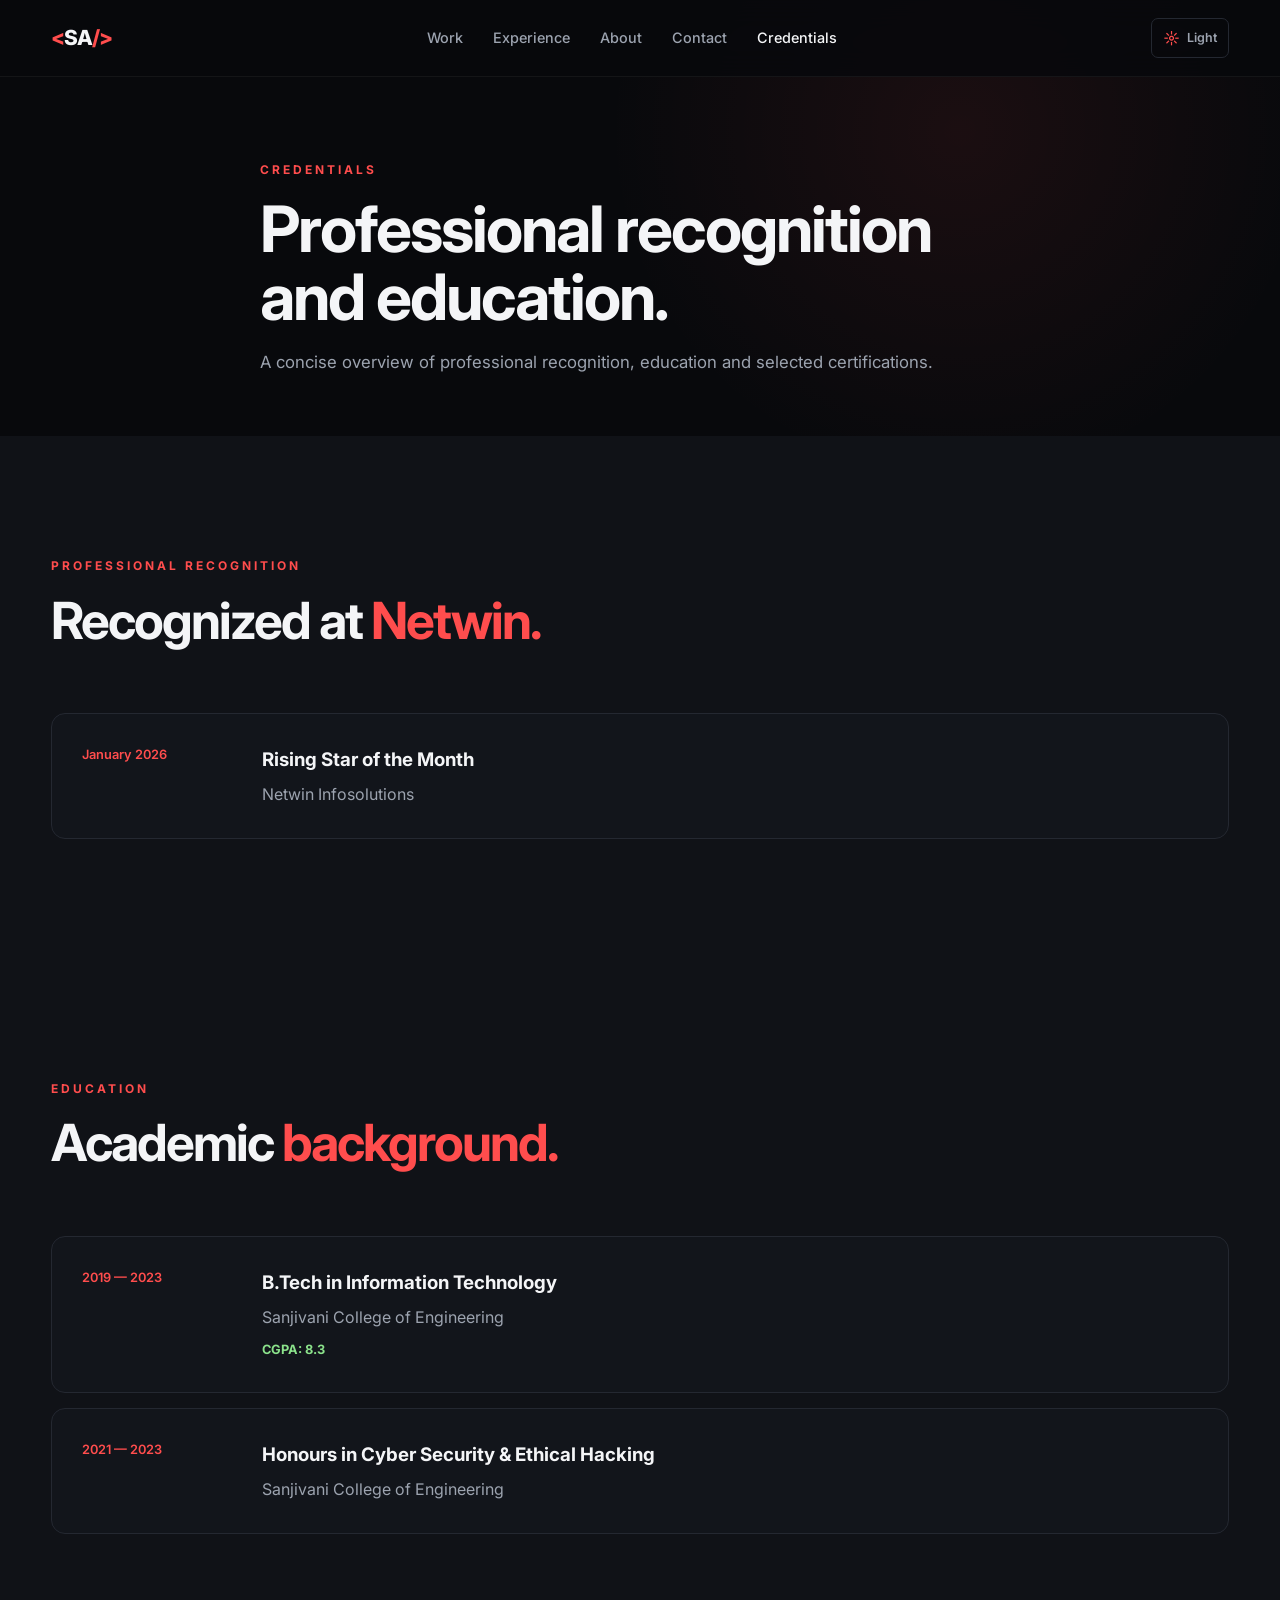
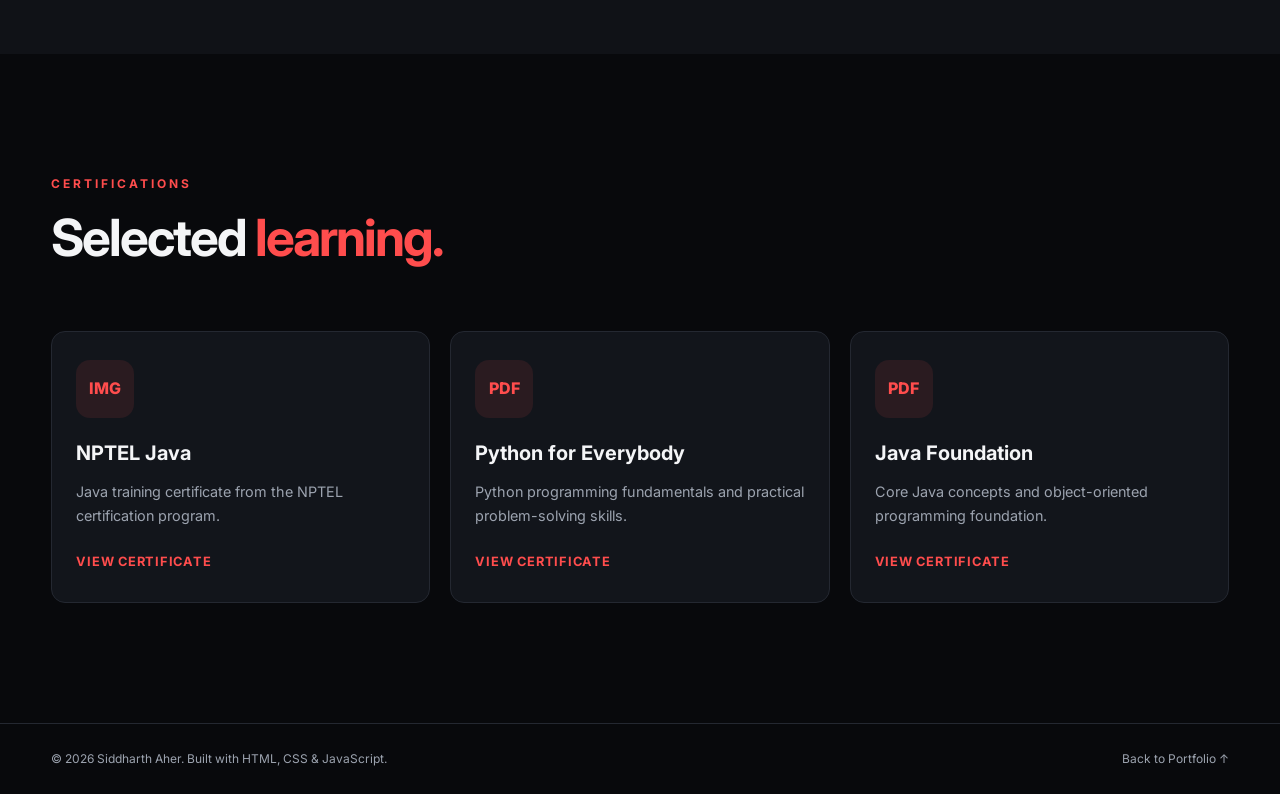
==== commit cf9d2a09: "Updated the portoflio details" ====
--- a/credentials.html
+++ b/credentials.html
@@ -4,8 +4,7 @@
     <meta charset="UTF-8">
     <meta name="viewport" content="width=device-width, initial-scale=1.0">
     <title>Credentials | Siddharth Aher</title>
-    <meta name="description" content="Professional certifications and B.Tech and Honours passing certificates for Siddharth Aher.">
-    <link rel="stylesheet" href="https://cdn.jsdelivr.net/npm/swiper@11/swiper-bundle.min.css"/>
+    <meta name="description" content="Professional recognition, education and selected certifications for Siddharth Aher.">
     <link rel="stylesheet" href="css/style.css">
     <link rel="preconnect" href="https://fonts.googleapis.com">
     <link rel="preconnect" href="https://fonts.gstatic.com" crossorigin>
@@ -17,14 +16,11 @@
         <a href="index.html#home" class="logo"><span>&lt;</span>SA<span>/&gt;</span></a>
         <button class="menu-toggle" id="menuToggle" aria-label="Toggle navigation"><span></span><span></span><span></span></button>
         <nav class="nav-links" id="navLinks">
-            <a href="index.html#home">Home</a>
+            <a href="index.html#projects">Work</a>
+            <a href="index.html#experience">Experience</a>
             <a href="index.html#about">About</a>
-            <a href="index.html#experience">Experience</a>
-            <a href="index.html#projects">Projects</a>
-            <a href="index.html#skills">Skills</a>
-            <a href="index.html#education">Education</a>
+            <a href="index.html#contact">Contact</a>
             <a href="#credentials" class="active">Credentials</a>
-            <a href="index.html#contact">Contact</a>
         </nav>
         <button class="theme-toggle" id="themeToggle" type="button" aria-label="Switch to light theme" aria-pressed="false">
             <span class="theme-icon" aria-hidden="true">☼</span>
@@ -36,13 +32,45 @@
 <main>
     <section class="page-hero" id="credentials">
         <div class="container page-hero-inner reveal">
-            <p class="eyebrow">ACADEMIC PORTFOLIO</p>
-            <h1>Professional and academic certificates.</h1>
-            <p>Professional certifications followed by my B.Tech and Honours passing certificates.</p>
-            <div class="stat-badges">
-                <span>Professional Certifications</span>
-                <span>B.Tech Passing Certificate</span>
-                <span>Honours Passing Certificate</span>
+            <p class="eyebrow">CREDENTIALS</p>
+            <h1>Professional recognition and education.</h1>
+            <p>A concise overview of professional recognition, education and selected certifications.</p>
+        </div>
+    </section>
+
+    <section class="section section-dark">
+        <div class="container">
+            <div class="section-heading reveal">
+                <p class="eyebrow">PROFESSIONAL RECOGNITION</p>
+                <h2>Recognized at <span>Netwin.</span></h2>
+            </div>
+
+            <div class="education-list">
+                <article class="education-card reveal">
+                    <span class="education-year">January 2026</span>
+                    <div><h3>Rising Star of the Month</h3><p>Netwin Infosolutions</p></div>
+                </article>
+            </div>
+        </div>
+    </section>
+
+    <section class="section section-dark">
+        <div class="container">
+            <div class="section-heading reveal">
+                <p class="eyebrow">EDUCATION</p>
+                <h2>Academic <span>background.</span></h2>
+            </div>
+
+            <div class="education-list">
+                <article class="education-card reveal">
+                    <span class="education-year">2019 — 2023</span>
+                    <div><h3>B.Tech in Information Technology</h3><p>Sanjivani College of Engineering</p><strong>CGPA: 8.3</strong></div>
+                </article>
+
+                <article class="education-card reveal">
+                    <span class="education-year">2021 — 2023</span>
+                    <div><h3>Honours in Cyber Security & Ethical Hacking</h3><p>Sanjivani College of Engineering</p></div>
+                </article>
             </div>
         </div>
     </section>
@@ -51,10 +79,17 @@
         <div class="container">
             <div class="section-heading reveal">
                 <p class="eyebrow">CERTIFICATIONS</p>
-                <h2>Professional <span>certificates.</span></h2>
+                <h2>Selected <span>learning.</span></h2>
             </div>
 
             <div class="document-grid">
+                <article class="doc-card reveal">
+                    <div class="doc-icon">IMG</div>
+                    <h3>NPTEL Java</h3>
+                    <p>Java training certificate from the NPTEL certification program.</p>
+                    <a href="assets/certificates/NPTEL_JAVA.jpg" target="_blank" rel="noopener">View certificate</a>
+                </article>
+
                 <article class="doc-card reveal">
                     <div class="doc-icon">PDF</div>
                     <h3>Python for Everybody</h3>
@@ -68,48 +103,6 @@
                     <p>Core Java concepts and object-oriented programming foundation.</p>
                     <a href="assets/certificates/Java_Foundation_Certificate.pdf" target="_blank" rel="noopener">View certificate</a>
                 </article>
-
-                <article class="doc-card reveal">
-                    <div class="doc-icon">PDF</div>
-                    <h3>SAP ABAP</h3>
-                    <p>ABAP programming exposure and enterprise application learning.</p>
-                    <a href="assets/certificates/SAP_ABAP_2022.pdf" target="_blank" rel="noopener">View certificate</a>
-                </article>
-
-                <article class="doc-card reveal">
-                    <div class="doc-icon">IMG</div>
-                    <h3>NPTEL Java</h3>
-                    <p>Java training certificate from the NPTEL certification program.</p>
-                    <a href="assets/certificates/NPTEL_JAVA.jpg" target="_blank" rel="noopener">Open image</a>
-                </article>
-
-                <article class="doc-card reveal">
-                    <div class="doc-icon">AWARD</div>
-                    <h3>Rising Star of the Month</h3>
-                    <p>Recognition for contribution, consistency and growth at Netwin Infosolutions.</p>
-                    <a href="assets/certificates/Netwin_January_Rising_Star_of_months.jpg" target="_blank" rel="noopener">View award</a>
-                </article>
-            </div>
-        </div>
-    </section>
-
-    <section class="section section-dark">
-        <div class="container">
-            <div class="section-heading reveal">
-                <p class="eyebrow">ACADEMIC CERTIFICATES</p>
-                <h2>Passing <span>certificates.</span></h2>
-            </div>
-
-            <div class="gallery-grid">
-                <figure class="media-card reveal">
-                    <img src="assets/results/B.Tech-IT-Passing-Certificate.jpeg" alt="B.Tech passing certificate" loading="lazy">
-                    <figcaption>B.Tech Passing Certificate</figcaption>
-                </figure>
-
-                <figure class="media-card reveal">
-                    <img src="assets/results/Honours-Passing-Certificate.jpeg" alt="Honours passing certificate" loading="lazy">
-                    <figcaption>Honours Passing Certificate</figcaption>
-                </figure>
             </div>
         </div>
     </section>
@@ -122,7 +115,6 @@
     </div>
 </footer>
 
-<script src="https://cdn.jsdelivr.net/npm/swiper@11/swiper-bundle.min.js"></script>
 <script src="js/script.js"></script>
 </body>
 </html>
--- a/css/style.css
+++ b/css/style.css
@@ -207,10 +207,14 @@
 
 .hero-content {
     display: grid;
-    grid-template-columns: 1.1fr 0.9fr;
-
-    gap: 80px;
+    grid-template-columns: 1fr;
+
+    gap: 0;
     align-items: center;
+}
+
+.hero-text {
+    max-width: 900px;
 }
 
 .eyebrow {
@@ -547,6 +551,17 @@
     font-size: 0.8rem;
 }
 
+.experience-credentials {
+    display: inline-block;
+    margin: 25px 0 0 14px;
+    color: var(--text-muted);
+    font-size: 0.8rem;
+}
+
+.experience-credentials:hover {
+    color: var(--accent);
+}
+
 
 /* =========================================================
    Projects
@@ -576,6 +591,16 @@
     transition: var(--transition);
 }
 
+.project-card-featured {
+    grid-column: 1 / -1;
+    min-height: 0;
+    border-color: rgba(255, 77, 77, 0.35);
+}
+
+.project-card-featured > p:not(.project-type) {
+    max-width: 760px;
+}
+
 .project-card:hover {
     transform: translateY(-6px);
 
@@ -712,6 +737,12 @@
 .skill-list span:hover {
     border-color: var(--accent);
     color: var(--text);
+}
+
+.stack-note {
+    margin-top: 24px;
+    color: var(--text-muted);
+    font-size: 0.9rem;
 }
 
 
@@ -1162,7 +1193,7 @@
     display: block;
     width: 100%;
     height: 270px;
-    object-fit: cover;
+    object-fit: contain;
     background: #1a1d24;
 }
 
@@ -1290,7 +1321,6 @@
 @media (max-width: 900px) {
 
     .hero-content,
-    .about-grid,
     .ai-section {
         grid-template-columns: 1fr;
 
@@ -1312,6 +1342,14 @@
 
     .skills-grid {
         grid-template-columns: 1fr;
+    }
+
+    .edu-grid,
+    .gallery-grid,
+    .document-grid,
+    .achievement-grid,
+    .swiper-fallback .swiper-wrapper {
+        grid-template-columns: repeat(2, minmax(0, 1fr));
     }
 
     .skill-group-wide {
@@ -1367,20 +1405,16 @@
         align-items: flex-start;
     }
 
-    .code-content {
-        padding: 15px;
-    }
-
-    .code-content pre {
-        font-size: 0.7rem;
-    }
-
     .section {
         padding: 85px 0;
     }
 
-    .about-stats {
-        grid-template-columns: 1fr 1fr;
+    .edu-grid,
+    .gallery-grid,
+    .document-grid,
+    .achievement-grid,
+    .swiper-fallback .swiper-wrapper {
+        grid-template-columns: 1fr;
     }
 
     .education-card {
@@ -1402,10 +1436,6 @@
 
 @media (max-width: 450px) {
 
-    .about-stats {
-        grid-template-columns: 1fr;
-    }
-
     .ai-tools {
         grid-template-columns: 1fr;
     }
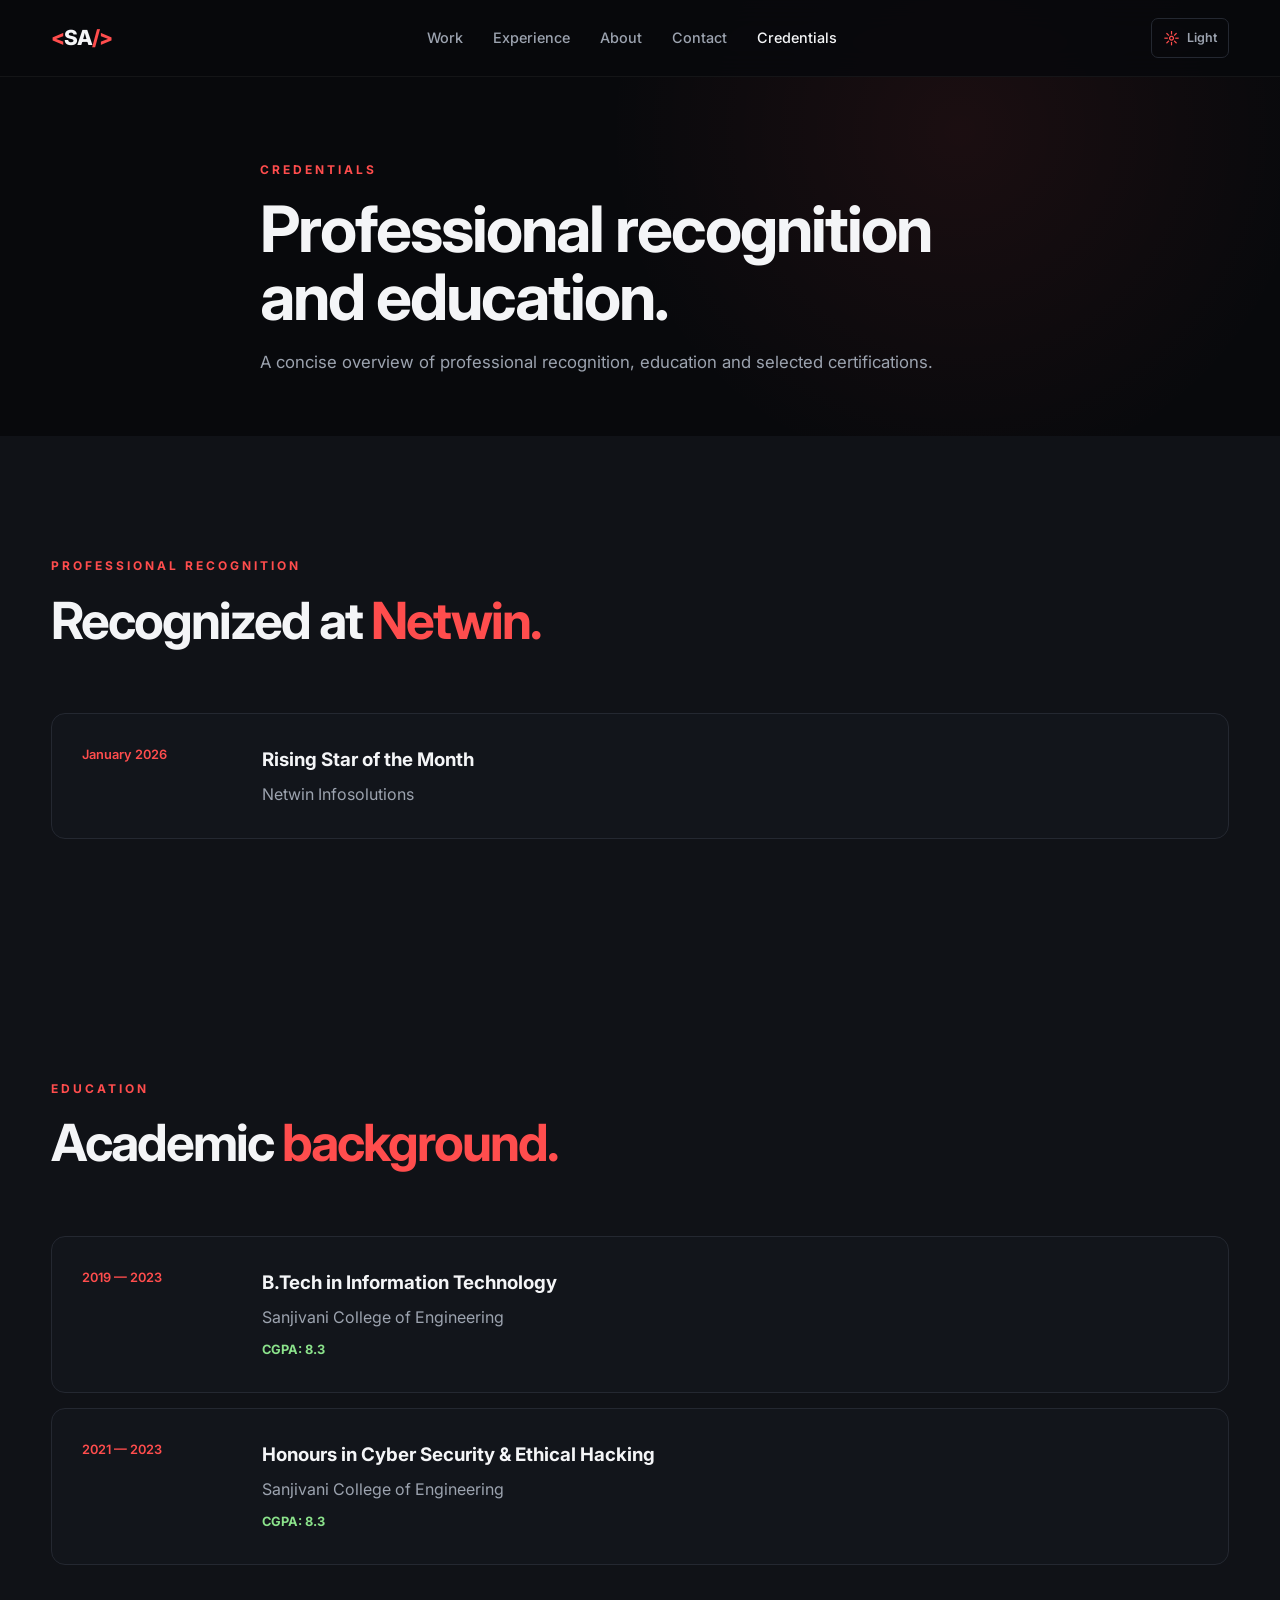
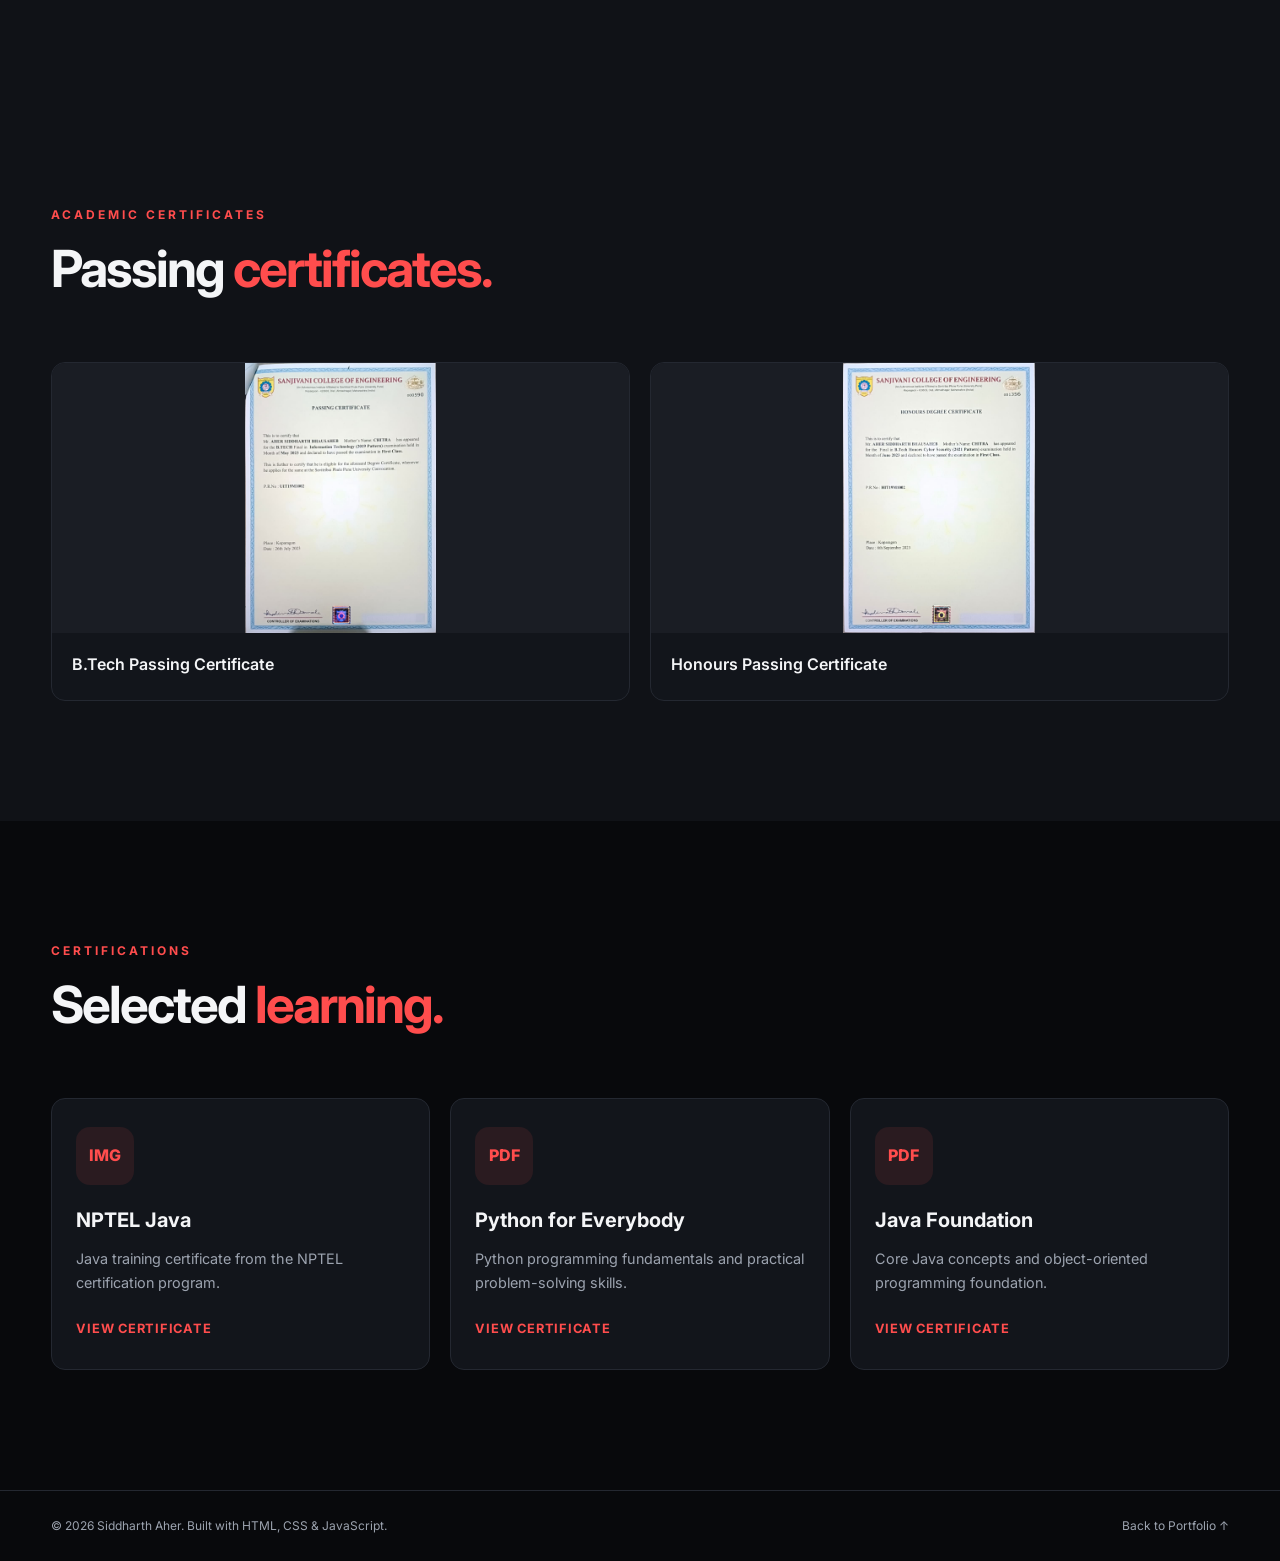
==== commit 2cfc4e9e: "Misc updates related to content and design" ====
--- a/credentials.html
+++ b/credentials.html
@@ -69,8 +69,33 @@
 
                 <article class="education-card reveal">
                     <span class="education-year">2021 — 2023</span>
-                    <div><h3>Honours in Cyber Security & Ethical Hacking</h3><p>Sanjivani College of Engineering</p></div>
+                    <div><h3>Honours in Cyber Security & Ethical Hacking</h3><p>Sanjivani College of Engineering</p><strong>CGPA: 8.3</strong></div>
                 </article>
+            </div>
+        </div>
+    </section>
+
+    <section class="section section-dark">
+        <div class="container">
+            <div class="section-heading reveal">
+                <p class="eyebrow">ACADEMIC CERTIFICATES</p>
+                <h2>Passing <span>certificates.</span></h2>
+            </div>
+
+            <div class="gallery-grid">
+                <figure class="media-card reveal">
+                    <a href="assets/results/B.Tech-IT-Passing-Certificate.jpeg" target="_blank" rel="noopener">
+                        <img src="assets/results/B.Tech-IT-Passing-Certificate.jpeg" alt="B.Tech passing certificate" loading="lazy">
+                    </a>
+                    <figcaption>B.Tech Passing Certificate</figcaption>
+                </figure>
+
+                <figure class="media-card reveal">
+                    <a href="assets/results/Honours-Passing-Certificate.jpeg" target="_blank" rel="noopener">
+                        <img src="assets/results/Honours-Passing-Certificate.jpeg" alt="Honours passing certificate" loading="lazy">
+                    </a>
+                    <figcaption>Honours Passing Certificate</figcaption>
+                </figure>
             </div>
         </div>
     </section>
--- a/css/style.css
+++ b/css/style.css
@@ -207,9 +207,9 @@
 
 .hero-content {
     display: grid;
-    grid-template-columns: 1fr;
-
-    gap: 0;
+    grid-template-columns: 1.1fr 0.9fr;
+
+    gap: 80px;
     align-items: center;
 }
 
@@ -1175,7 +1175,7 @@
 }
 
 .gallery-grid {
-    grid-template-columns: repeat(3, minmax(0, 1fr));
+    grid-template-columns: repeat(2, minmax(0, 1fr));
 }
 
 .media-card {
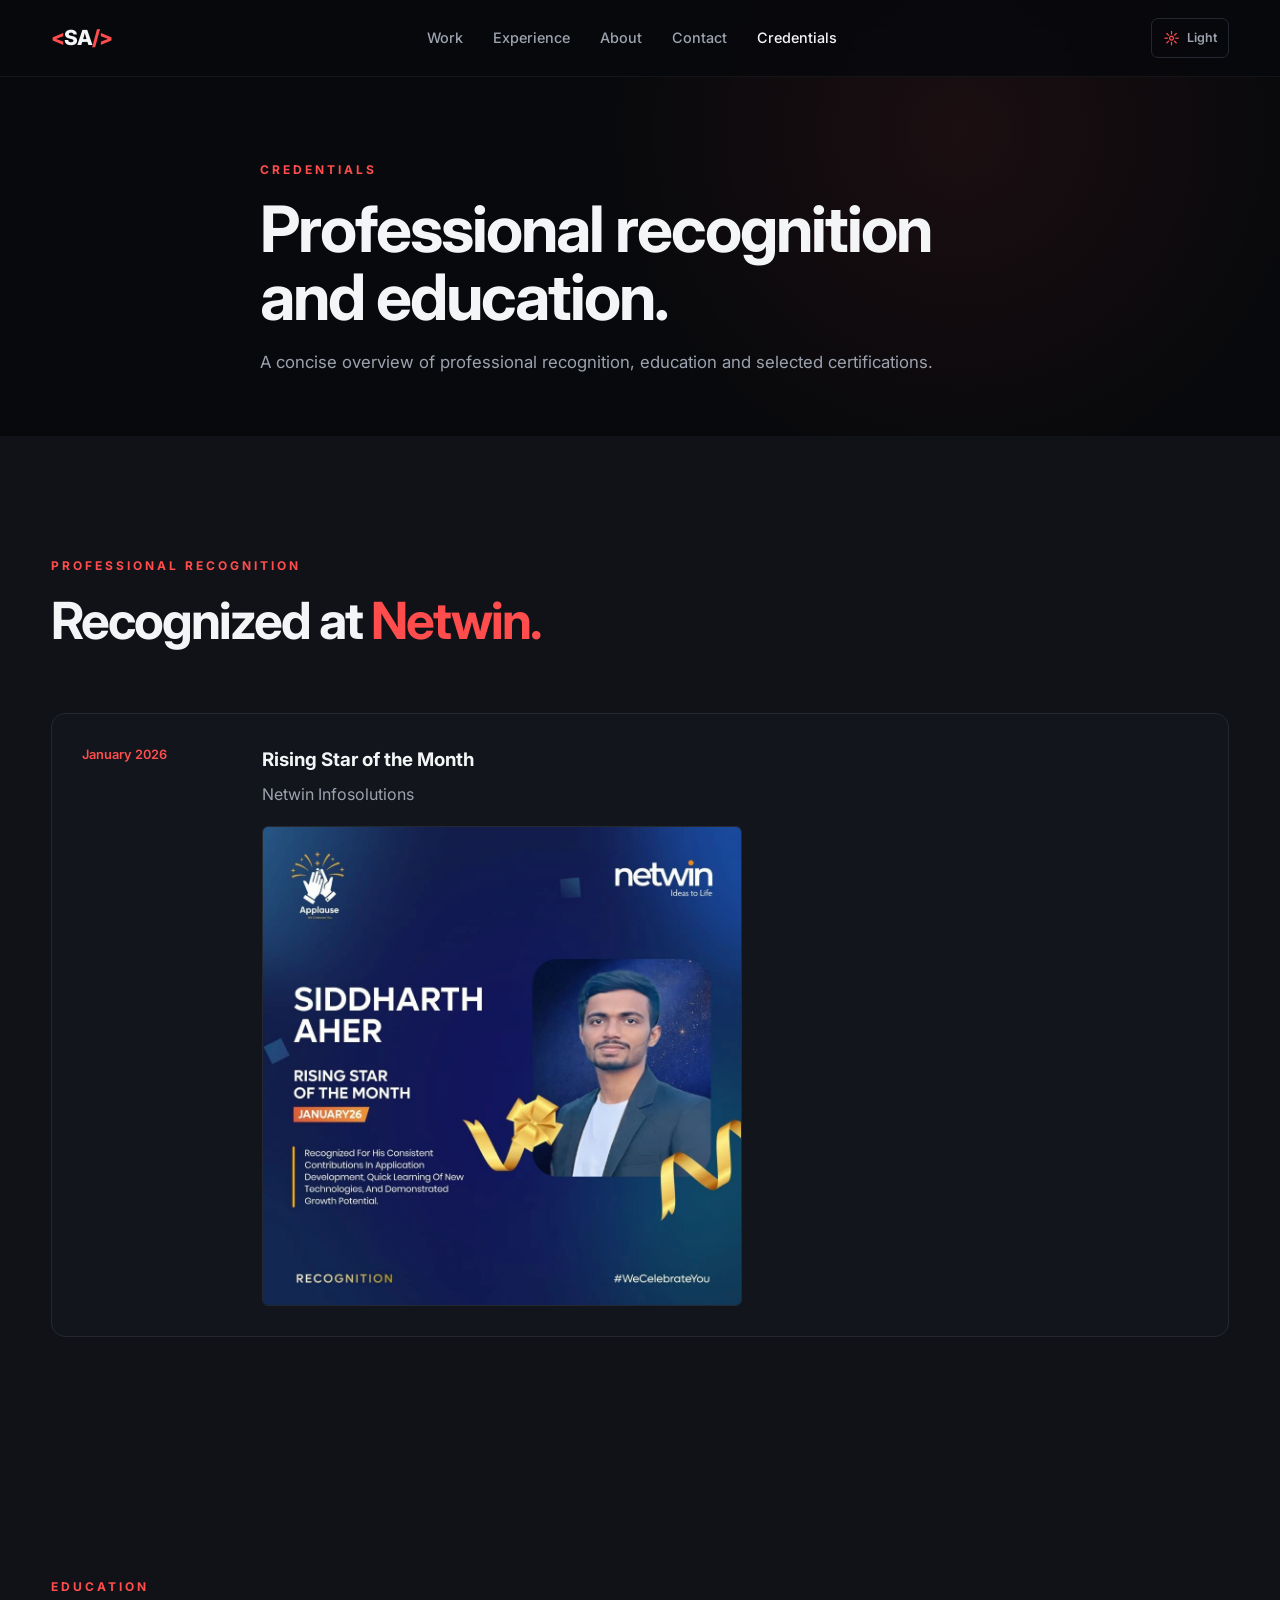
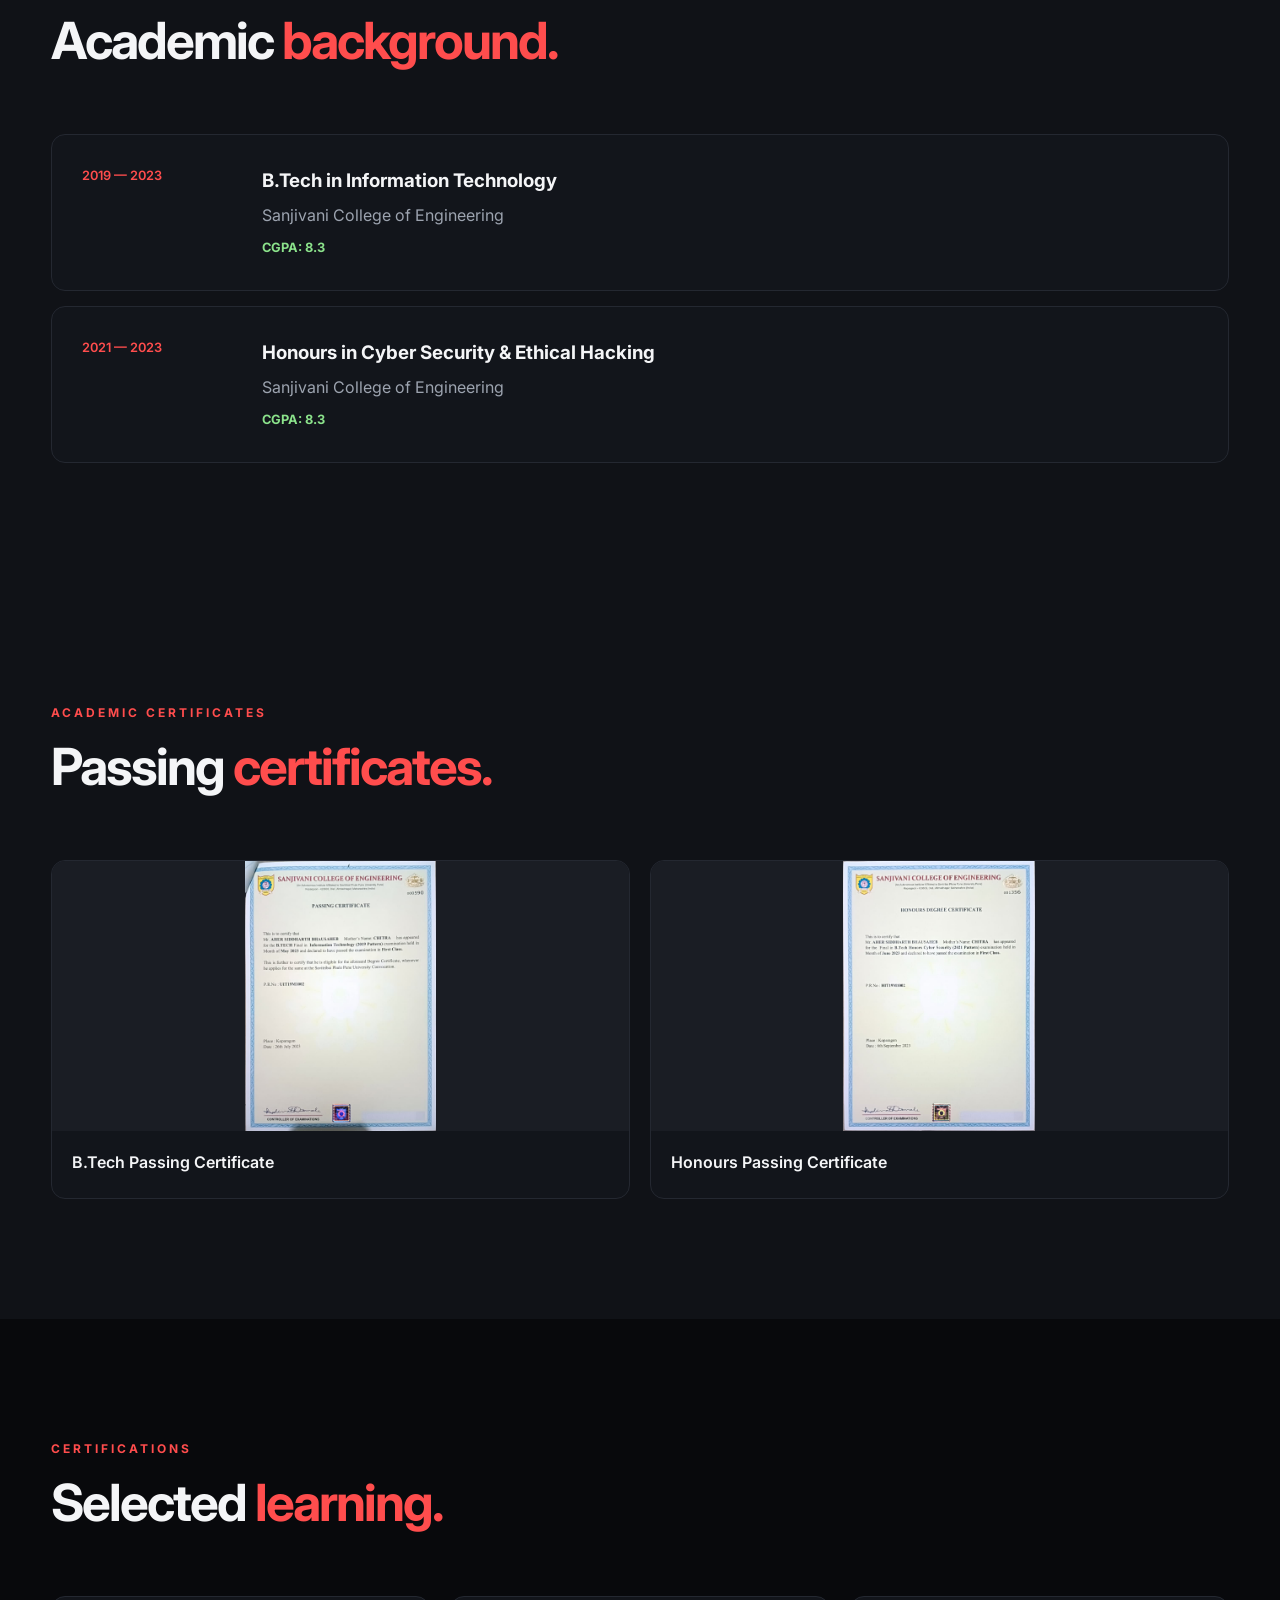
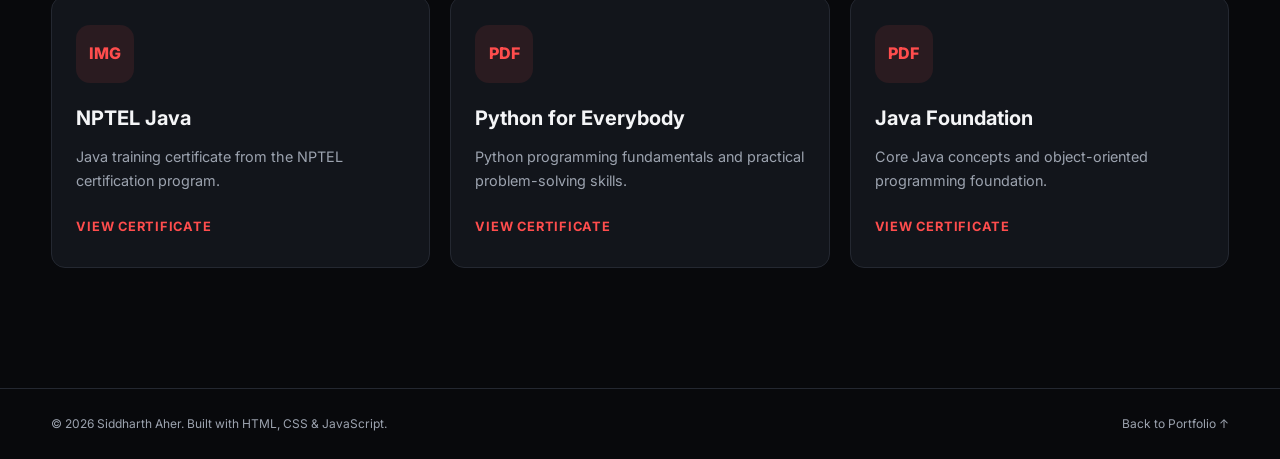
==== commit 69755901: "Updating the credentials page" ====
--- a/credentials.html
+++ b/credentials.html
@@ -48,7 +48,13 @@
             <div class="education-list">
                 <article class="education-card reveal">
                     <span class="education-year">January 2026</span>
-                    <div><h3>Rising Star of the Month</h3><p>Netwin Infosolutions</p></div>
+                    <div>
+                        <h3>Rising Star of the Month</h3>
+                        <p>Netwin Infosolutions</p>
+                        <a href="assets/certificates/Netwin_January_Rising_Star_of_months.jpg" target="_blank" rel="noopener">
+                            <img class="recognition-image" src="assets/certificates/Netwin_January_Rising_Star_of_months.jpg" alt="Rising Star of the Month award from Netwin Infosolutions" loading="lazy">
+                        </a>
+                    </div>
                 </article>
             </div>
         </div>
--- a/css/style.css
+++ b/css/style.css
@@ -857,6 +857,15 @@
     font-size: 0.8rem;
 }
 
+.recognition-image {
+    display: block;
+    width: min(100%, 480px);
+    height: auto;
+    margin-top: 18px;
+    border: 1px solid var(--border);
+    border-radius: 6px;
+}
+
 
 /* =========================================================
    Contact
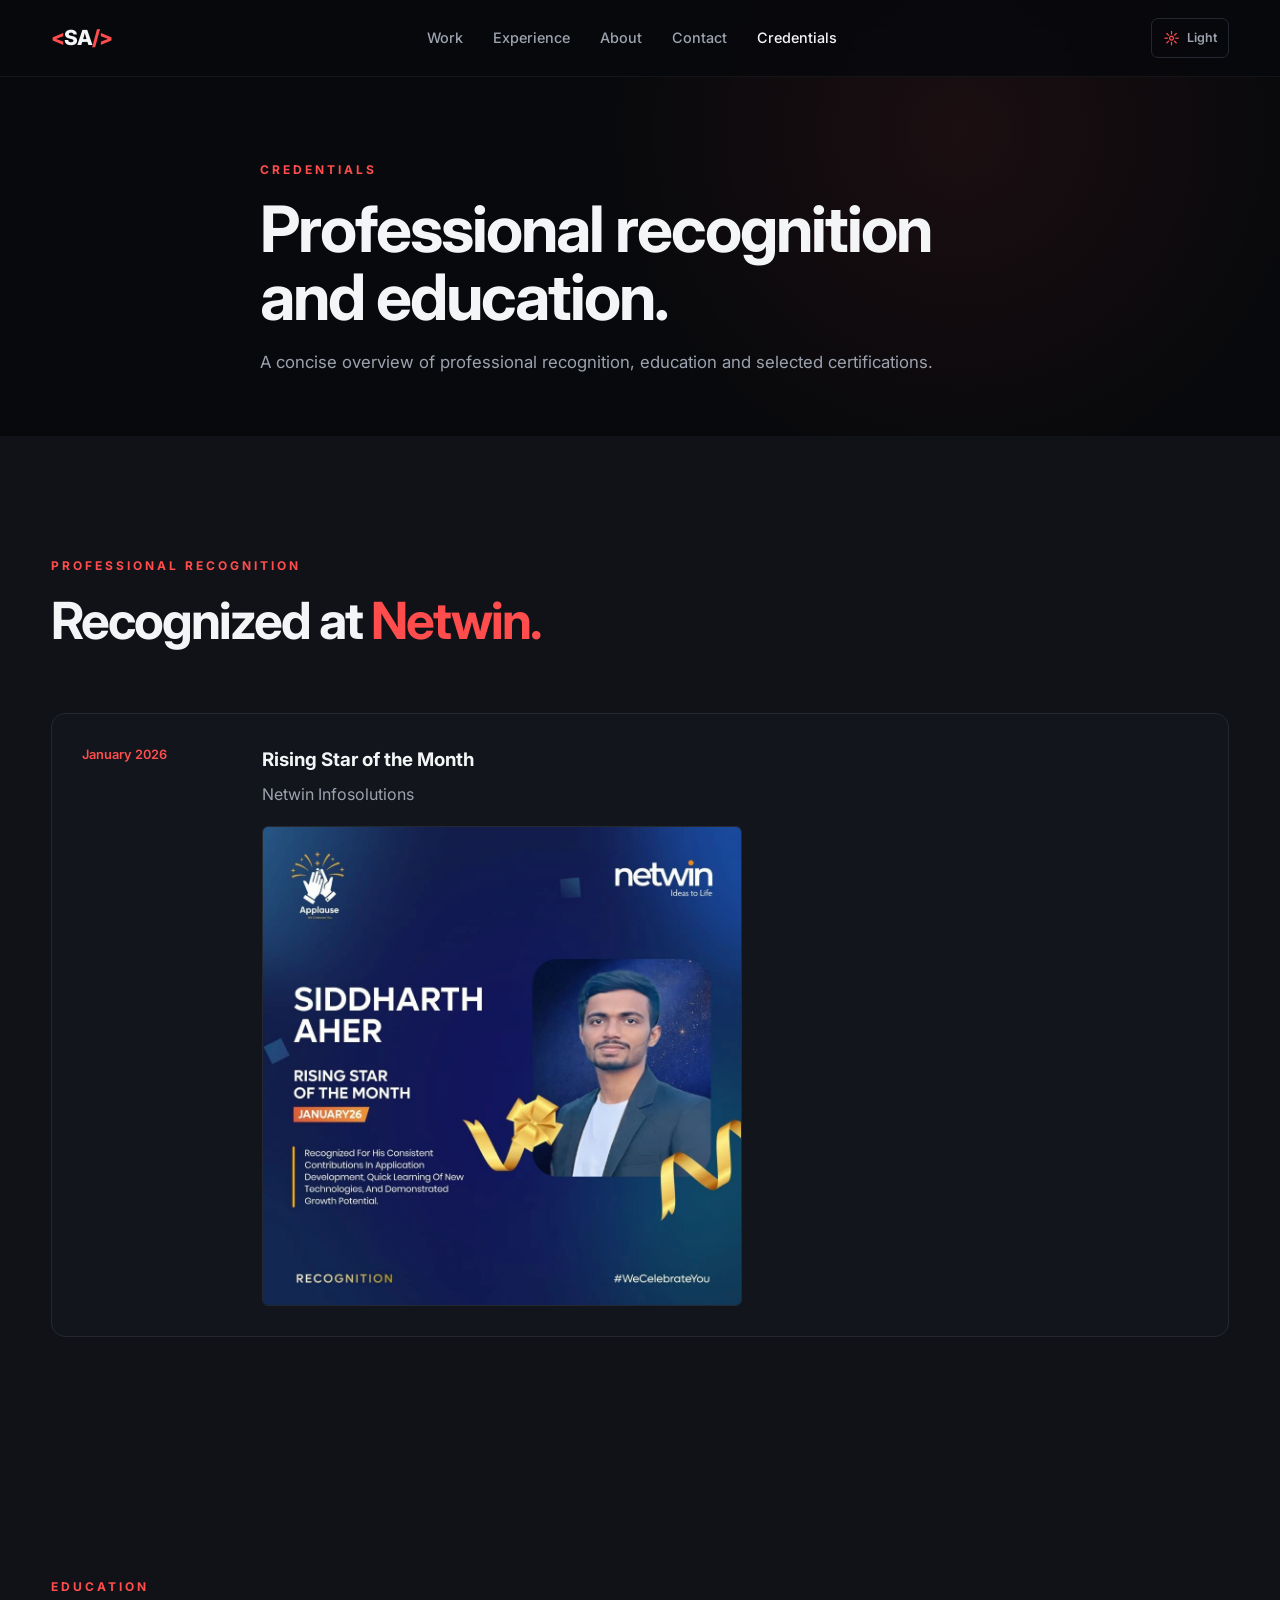
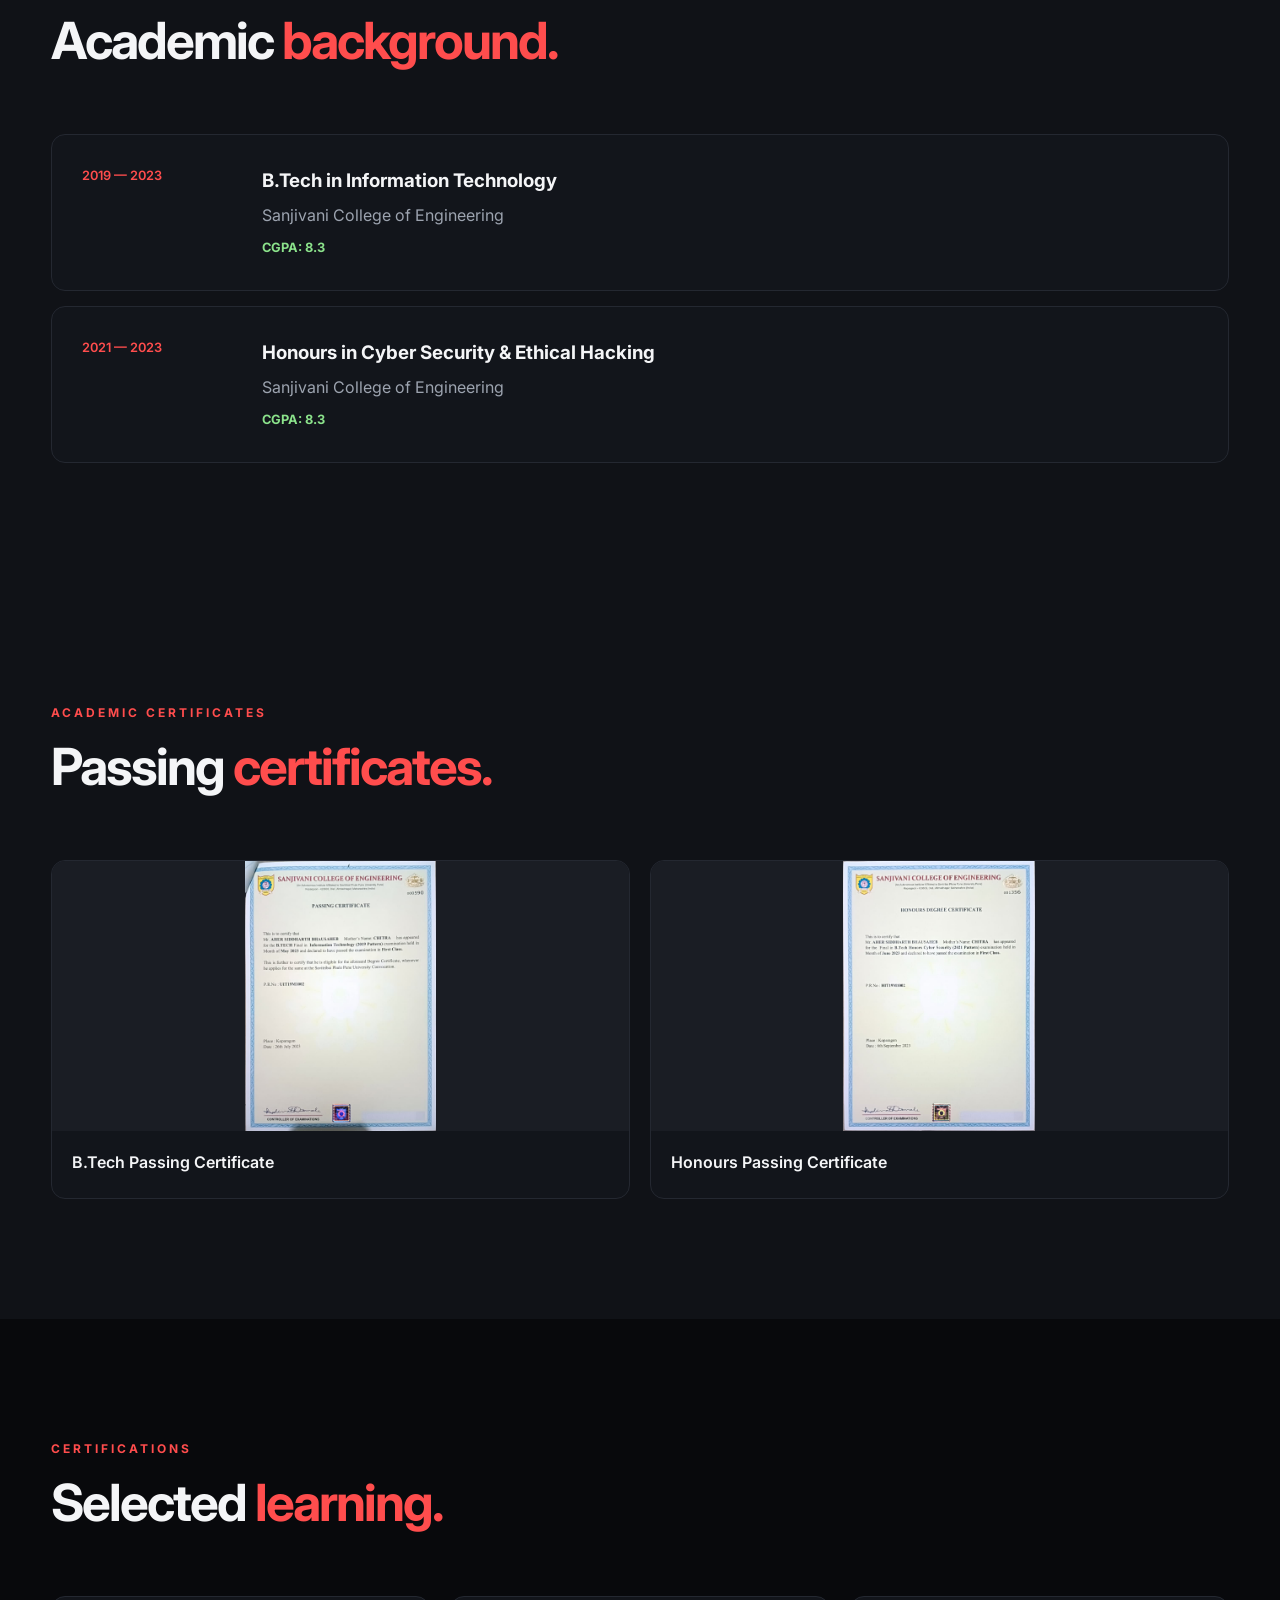
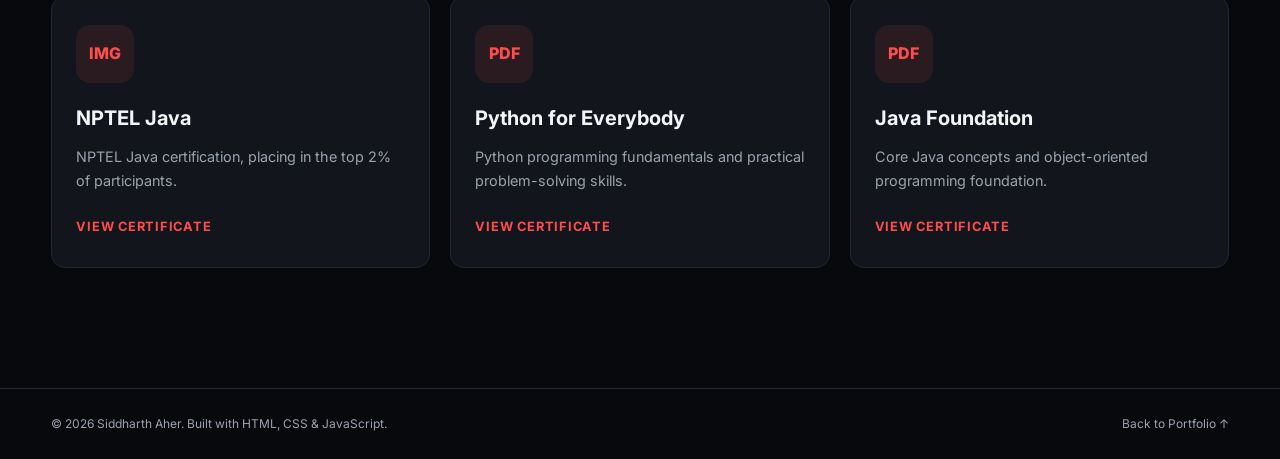
==== commit 2f9d8887: "Reorderd the home page sections, updated credntials page descriptions" ====
--- a/credentials.html
+++ b/credentials.html
@@ -117,7 +117,7 @@
                 <article class="doc-card reveal">
                     <div class="doc-icon">IMG</div>
                     <h3>NPTEL Java</h3>
-                    <p>Java training certificate from the NPTEL certification program.</p>
+                    <p>NPTEL Java certification, placing in the top 2% of participants.</p>
                     <a href="assets/certificates/NPTEL_JAVA.jpg" target="_blank" rel="noopener">View certificate</a>
                 </article>
 
--- a/css/style.css
+++ b/css/style.css
@@ -60,6 +60,7 @@
 html {
     scroll-behavior: smooth;
     scroll-padding-top: 80px;
+    overflow-x: clip;
 }
 
 body {
@@ -207,7 +208,7 @@
 
 .hero-content {
     display: grid;
-    grid-template-columns: 1.1fr 0.9fr;
+    grid-template-columns: minmax(0, 1.1fr) minmax(0, 0.9fr);
 
     gap: 80px;
     align-items: center;
@@ -533,6 +534,14 @@
     color: var(--text-muted);
 }
 
+.timeline-content,
+.education-card > div,
+.project-card,
+.skill-group,
+.doc-card {
+    min-width: 0;
+}
+
 .timeline-content li {
     margin-bottom: 10px;
 }
@@ -569,7 +578,7 @@
 
 .projects-grid {
     display: grid;
-    grid-template-columns: repeat(2, 1fr);
+    grid-template-columns: repeat(2, minmax(0, 1fr));
 
     gap: 20px;
 }
@@ -690,7 +699,7 @@
 
 .skills-grid {
     display: grid;
-    grid-template-columns: repeat(2, 1fr);
+    grid-template-columns: repeat(2, minmax(0, 1fr));
 
     gap: 20px;
 }
@@ -820,7 +829,7 @@
 
 .education-card {
     display: grid;
-    grid-template-columns: 150px 1fr;
+    grid-template-columns: 150px minmax(0, 1fr);
 
     gap: 30px;
 
@@ -902,6 +911,7 @@
 
     font-size: clamp(1.3rem, 3vw, 2rem);
     font-weight: 600;
+    overflow-wrap: anywhere;
 
     border-bottom: 1px solid var(--accent);
 
@@ -914,6 +924,7 @@
 
 .contact-links {
     display: flex;
+    flex-wrap: wrap;
     gap: 25px;
 
     color: var(--text-muted);
@@ -935,6 +946,39 @@
             rgba(255, 77, 77, 0.04),
             transparent 55%
         );
+}
+
+.credentials-preview-content {
+    display: flex;
+    align-items: center;
+    justify-content: space-between;
+    gap: 40px;
+    padding: 30px 0;
+    border-top: 1px solid var(--border);
+    border-bottom: 1px solid var(--border);
+}
+
+.credentials-preview-copy {
+    max-width: 650px;
+}
+
+.credentials-preview-copy h2 {
+    margin-bottom: 12px;
+    font-size: clamp(1.8rem, 4vw, 2.8rem);
+    line-height: 1.1;
+}
+
+.credentials-preview-copy h2 span {
+    color: var(--accent);
+}
+
+.credentials-preview-copy > p:not(.eyebrow) {
+    color: var(--text-muted);
+}
+
+.credentials-preview-content .btn {
+    flex-shrink: 0;
+    text-align: center;
 }
 
 .slider-header {
@@ -1440,6 +1484,12 @@
     .contact-content h2 {
         letter-spacing: -2px;
     }
+
+    .credentials-preview-content {
+        align-items: flex-start;
+        flex-direction: column;
+        gap: 24px;
+    }
 }
 
 
